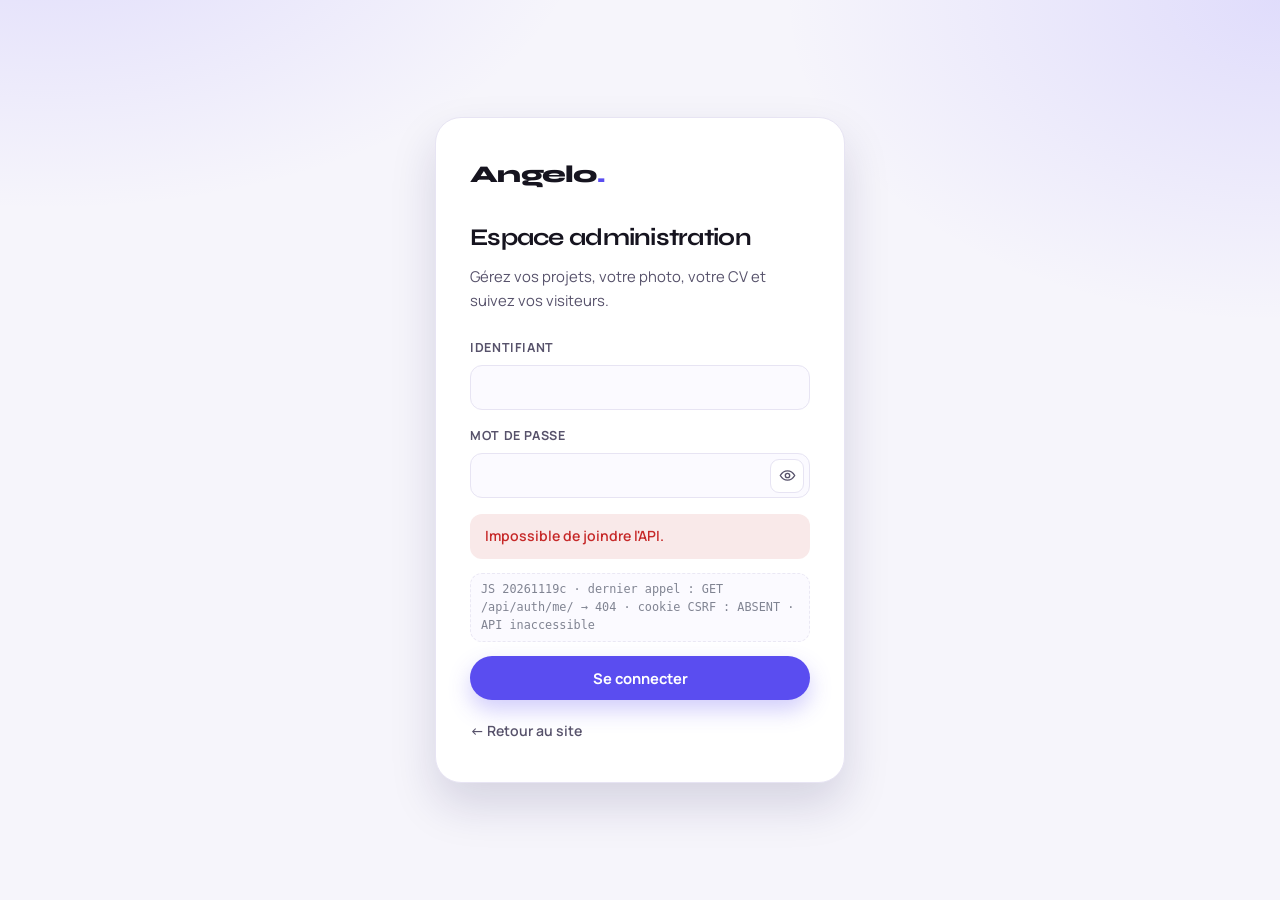
==== src/admin.html @ 834daae0 "feat(admin): destinataire des messages modifiable depuis le back-office - Nouveau champ Profile.cont" ====
<!DOCTYPE html>
<html lang="fr">
<head>
    <meta charset="UTF-8">
    <meta name="viewport" content="width=device-width, initial-scale=1.0">
    <meta name="robots" content="noindex, nofollow">
    <meta name="description" content="Espace d'administration du portfolio d'Angelo Randrianasolo : visiteurs, téléchargements de CV, projets et photo de profil.">
    <meta name="theme-color" content="#f6f5fb">

    <title>Espace administration | Angelo Randrianasolo</title>

    <link rel="icon" type="image/svg+xml" href="favicon.svg">

    <link rel="preconnect" href="https://fonts.googleapis.com">
    <link rel="preconnect" href="https://fonts.gstatic.com" crossorigin>
    <link href="https://fonts.googleapis.com/css2?family=Syne:wght@600;700;800&family=Manrope:wght@400;500;600;700;800&display=swap" rel="stylesheet">

    <link rel="stylesheet" href="css/admin.css?v=20261120g">

    <script>
        (function () {
            document.documentElement.classList.add("js");
            var theme = null;
            try { theme = localStorage.getItem("portfolio-theme"); } catch (e) {}
            if (!theme) {
                theme = window.matchMedia("(prefers-color-scheme: dark)").matches
                    ? "dark" : "light";
            }
            if (theme === "dark") {
                document.documentElement.classList.add("dark-theme");
            }
        })();
    </script>
</head>

<body>

<!-- =========================================================
     ÉCRAN DE CONNEXION
========================================================= -->
<div class="login-screen" id="login-screen">

    <div class="login-card">

        <a class="login-logo" href="index.html">Angelo<span>.</span></a>

        <h1>Espace administration</h1>
        <p class="login-sub">
            Gérez vos projets, votre photo, votre CV et suivez vos visiteurs.
        </p>

        <form id="login-form" novalidate>

            <label class="field">
                <span>Identifiant</span>
                <input type="text" id="login-username" name="username"
                       autocomplete="username" required>
            </label>

            <label class="field">
                <span>Mot de passe</span>
                <span class="pw-wrap">
                    <input type="password" id="login-password" name="password"
                           autocomplete="current-password" required>
                    <button type="button" class="pw-toggle" id="login-pw-toggle"
                            data-pw-toggle="login-password"
                            aria-label="Afficher le mot de passe"
                            aria-pressed="false" title="Afficher le mot de passe">
                        <svg class="ico-eye" viewBox="0 0 24 24" width="17"
                             height="17" fill="none" stroke="currentColor"
                             stroke-width="1.9" stroke-linecap="round"
                             stroke-linejoin="round" aria-hidden="true">
                            <path d="M1.8 12S5.6 5.5 12 5.5 22.2 12 22.2 12 18.4 18.5 12 18.5 1.8 12 1.8 12z"/>
                            <circle cx="12" cy="12" r="3.1"/>
                        </svg>
                        <svg class="ico-eye-off" viewBox="0 0 24 24" width="17"
                             height="17" fill="none" stroke="currentColor"
                             stroke-width="1.9" stroke-linecap="round"
                             stroke-linejoin="round" aria-hidden="true">
                            <path d="M3 3l18 18"/>
                            <path d="M10.7 6.2A10.9 10.9 0 0 1 12 6.1c6.4 0 10.2 5.9 10.2 5.9a18.3 18.3 0 0 1-3.5 4.2"/>
                            <path d="M6.6 7.7A18.4 18.4 0 0 0 1.8 12s3.8 5.9 10.2 5.9a10.6 10.6 0 0 0 3.5-.6"/>
                            <path d="M9.9 9.9a3.1 3.1 0 0 0 4.3 4.3"/>
                        </svg>
                    </button>
                </span>
            </label>

            <p class="form-error" id="login-error" role="alert" hidden></p>

            <!-- Diagnostic permanent : version du JS chargee, etat du dernier
                 appel API, lisibilite des cookies. Permet de voir au premier
                 coup d'oeil ou bloque une connexion. -->
            <p class="login-diag" id="login-diag" aria-live="polite"></p>

            <button type="submit" class="btn btn-primary btn-block"
                    id="login-submit">
                Se connecter
            </button>

        </form>

        <a class="login-back" href="index.html">← Retour au site</a>

    </div>

</div>


<!-- =========================================================
     APPLICATION
========================================================= -->
<div class="app" id="app" hidden>

    <header class="app-topbar">
        <a class="app-logo" href="index.html">Angelo<span>.</span></a>

        <span class="app-badge">Administration</span>

        <div class="app-topbar-right">
            <button id="theme-toggle" class="icon-btn" type="button"
                    aria-label="Basculer le thème">🌙</button>

            <a class="icon-btn" href="index.html" title="Voir le site"
               aria-label="Voir le site public">↗</a>

            <span class="app-user" id="app-user"></span>

            <button class="btn btn-ghost btn-sm" id="logout-btn" type="button">
                Se déconnecter
            </button>
        </div>
    </header>

    <div class="app-body">

        <!-- Onglets -->
        <nav class="app-tabs" role="tablist" aria-label="Sections">

            <button class="app-tab is-active" role="tab" type="button"
                    data-tab="overview" aria-selected="true">
                <span class="tab-ico" aria-hidden="true">▤</span>
                Vue d'ensemble
            </button>

            <button class="app-tab" role="tab" type="button"
                    data-tab="visitors" aria-selected="false">
                <span class="tab-ico" aria-hidden="true">◉</span>
                Visiteurs
                <span class="tab-count" id="count-visits"></span>
            </button>

            <button class="app-tab" role="tab" type="button"
                    data-tab="cv" aria-selected="false">
                <span class="tab-ico" aria-hidden="true">▣</span>
                CV
                <span class="tab-count" id="count-downloads"></span>
            </button>

            <button class="app-tab" role="tab" type="button"
                    data-tab="messages" aria-selected="false">
                <span class="tab-ico" aria-hidden="true">✉</span>
                Messages
                <span class="tab-count tab-count-alert"
                      id="count-messages" hidden></span>
            </button>

            <button class="app-tab" role="tab" type="button"
                    data-tab="photo" aria-selected="false">
                <span class="tab-ico" aria-hidden="true">◍</span>
                Photo de profil
            </button>

            <button class="app-tab" role="tab" type="button"
                    data-tab="projects" aria-selected="false">
                <span class="tab-ico" aria-hidden="true">▦</span>
                Projets
                <span class="tab-count" id="count-projects"></span>
            </button>

            <button class="app-tab" role="tab" type="button"
                    data-tab="account" aria-selected="false">
                <span class="tab-ico" aria-hidden="true">⚿</span>
                Compte
            </button>

        </nav>

        <main class="app-main">

            <!-- ===================== VUE D'ENSEMBLE ===================== -->
            <section class="panel is-active" id="panel-overview" role="tabpanel">

                <div class="panel-head">
                    <div>
                        <p class="panel-kicker">Statistiques</p>
                        <h2>Vue d'ensemble</h2>
                    </div>
                    <button class="btn btn-ghost btn-sm" id="refresh-overview"
                            type="button">Rafraîchir</button>
                </div>

                <div class="kpi-grid" id="kpi-grid">
                    <div class="kpi"><span class="kpi-value" data-kpi="visits">—</span>
                        <span class="kpi-label">Visites au total</span></div>
                    <div class="kpi"><span class="kpi-value" data-kpi="today">—</span>
                        <span class="kpi-label">Aujourd'hui</span></div>
                    <div class="kpi"><span class="kpi-value" data-kpi="week">—</span>
                        <span class="kpi-label">7 derniers jours</span></div>
                    <div class="kpi"><span class="kpi-value" data-kpi="month">—</span>
                        <span class="kpi-label">30 derniers jours</span></div>
                    <div class="kpi"><span class="kpi-value" data-kpi="downloads">—</span>
                        <span class="kpi-label">Téléchargements CV</span></div>
                    <div class="kpi"><span class="kpi-value" data-kpi="projects">—</span>
                        <span class="kpi-label">Projets publiés</span></div>
                </div>

                <div class="card">
                    <div class="card-head">
                        <h3>Visites sur 30 jours</h3>
                        <span class="card-hint" id="visits-total-hint"></span>
                    </div>
                    <div class="chart" id="chart-visits" role="img"
                         aria-label="Histogramme des visites par jour"></div>
                    <p class="chart-empty" id="chart-visits-empty" hidden>
                        Aucune visite enregistrée pour l'instant.
                    </p>
                </div>

                <div class="card">
                    <div class="card-head">
                        <h3>Téléchargements de CV sur 30 jours</h3>
                    </div>
                    <div class="chart" id="chart-downloads" role="img"
                         aria-label="Histogramme des téléchargements de CV par jour"></div>
                    <p class="chart-empty" id="chart-downloads-empty" hidden>
                        Aucun téléchargement pour l'instant.
                    </p>
                </div>

                <div class="card">
                    <div class="card-head"><h3>Pages les plus visitées</h3></div>
                    <ul class="top-list" id="top-pages"></ul>
                    <p class="chart-empty" id="top-pages-empty" hidden>
                        Pas encore de données.
                    </p>
                </div>

            </section>

            <!-- ===================== VISITEURS ===================== -->
            <section class="panel" id="panel-visitors" role="tabpanel" hidden>

                <div class="panel-head">
                    <div>
                        <p class="panel-kicker">Journal</p>
                        <h2>Visiteurs</h2>
                    </div>
                    <div class="panel-actions">
                        <label class="inline-field">
                            <span class="sr-only">Nombre de lignes</span>
                            <select id="visits-limit">
                                <option value="50">50 dernières</option>
                                <option value="100" selected>100 dernières</option>
                                <option value="250">250 dernières</option>
                            </select>
                        </label>
                        <button class="btn btn-ghost btn-sm" id="refresh-visits"
                                type="button">Rafraîchir</button>
                    </div>
                </div>

                <div class="card card-flush">
                    <div class="table-wrap">
                        <table class="table" id="visits-table">
                            <thead>
                                <tr>
                                    <th scope="col">Date</th>
                                    <th scope="col">Page</th>
                                    <th scope="col">IP</th>
                                    <th scope="col">Origine</th>
                                    <th scope="col">Navigateur</th>
                                </tr>
                            </thead>
                            <tbody></tbody>
                        </table>
                    </div>
                    <p class="table-empty" id="visits-empty" hidden>
                        Aucune visite enregistrée.
                    </p>
                </div>

            </section>

            <!-- ===================== CV ===================== -->
            <section class="panel" id="panel-cv" role="tabpanel" hidden>

                <div class="panel-head">
                    <div>
                        <p class="panel-kicker">Document</p>
                        <h2>Curriculum vitæ</h2>
                    </div>
                </div>

                <div class="grid-2">

                    <div class="card">
                        <div class="card-head"><h3>Fichier actuel</h3></div>

                        <div class="file-box" id="cv-current">
                            <p class="file-empty">Aucun CV téléversé.</p>
                        </div>

                        <form id="cv-form" class="stack-form">
                            <label class="field">
                                <span>Nouveau fichier (PDF, DOC, DOCX)</span>
                                <input type="file" id="cv-file" name="cv"
                                       accept=".pdf,.doc,.docx">
                            </label>
                            <p class="form-error" id="cv-error" role="alert" hidden></p>
                            <p class="form-ok" id="cv-ok" role="status" hidden></p>
                            <div class="btn-row">
                                <button type="submit" class="btn btn-primary btn-sm"
                                        id="cv-upload-btn" disabled>
                                    Téléverser
                                </button>
                                <button type="button" class="btn btn-danger btn-sm"
                                        id="cv-delete-btn" hidden>
                                    Supprimer le CV
                                </button>
                            </div>
                        </form>
                    </div>

                    <div class="card">
                        <div class="card-head">
                            <h3>Téléchargements</h3>
                            <span class="card-hint" id="cv-count">0</span>
                        </div>

                        <ul class="log-list" id="cv-log"></ul>
                        <p class="chart-empty" id="cv-log-empty" hidden>
                            Personne n'a encore téléchargé votre CV.
                        </p>
                    </div>

                </div>

            </section>

            <!-- ===================== PHOTO ===================== -->
            <section class="panel" id="panel-photo" role="tabpanel" hidden>

                <div class="panel-head">
                    <div>
                        <p class="panel-kicker">Identité</p>
                        <h2>Photo de profil</h2>
                    </div>
                </div>

                <div class="card card-narrow">

                    <div class="photo-preview" id="photo-preview">
                        <span class="photo-placeholder">AR</span>
                    </div>

                    <p class="hint" id="photo-hint">
                        Sans photo, vos initiales « AR » sont affichées dans la bannière d'accueil.
                        Formats acceptés : JPG, PNG, WEBP, GIF — 20 Mo maximum.
                    </p>

                    <form id="photo-form" class="stack-form">
                        <label class="field">
                            <span>Nouvelle photo</span>
                            <input type="file" id="photo-file" name="photo"
                                   accept="image/png,image/jpeg,image/webp,image/gif">
                        </label>
                        <p class="form-error" id="photo-error" role="alert" hidden></p>
                        <p class="form-ok" id="photo-ok" role="status" hidden></p>
                        <div class="btn-row">
                            <button type="submit" class="btn btn-primary btn-sm"
                                    id="photo-upload-btn" disabled>
                                Mettre à jour la photo
                            </button>
                            <button type="button" class="btn btn-danger btn-sm"
                                    id="photo-delete-btn" hidden>
                                Supprimer la photo
                            </button>
                        </div>
                    </form>

                </div>

            </section>

            <!-- ===================== PROJETS ===================== -->
            <section class="panel" id="panel-projects" role="tabpanel" hidden>

                <div class="panel-head">
                    <div>
                        <p class="panel-kicker">Contenu</p>
                        <h2>Projets</h2>
                    </div>
                    <button class="btn btn-primary btn-sm" id="new-project-btn"
                            type="button">+ Nouveau projet</button>
                </div>

                <div class="project-list" id="project-list">
                    <p class="table-empty">Chargement…</p>
                </div>

            </section>

            <!-- ===================== MESSAGES ===================== -->
            <section class="panel" id="panel-messages" role="tabpanel" hidden>

                <div class="panel-head">
                    <div>
                        <p class="panel-kicker">Boîte de réception</p>
                        <h2>Messages reçus</h2>
                        <p class="panel-note" id="mail-status" hidden></p>
                    </div>
                    <div class="panel-actions">
                        <label class="inline-field">
                            <span class="sr-only">Nombre de lignes</span>
                            <select id="messages-limit">
                                <option value="50">50 derniers</option>
                                <option value="100" selected>100 derniers</option>
                                <option value="250">250 derniers</option>
                            </select>
                        </label>
                        <button class="btn btn-ghost btn-sm" id="refresh-messages"
                                type="button">Rafraîchir</button>
                    </div>
                </div>

                <div class="card">
                    <div class="card-head">
                        <h3>Destinataire des messages</h3>
                        <span class="card-hint">Recevoir les nouveaux messages
                            dans votre boîte mail</span>
                    </div>

                    <form id="recipient-form" class="stack-form">

                        <label class="field">
                            <span>Adresse qui reçoit les messages</span>
                            <input type="email" id="recipient-input"
                                   placeholder="vous@exemple.com"
                                   autocomplete="email" maxlength="254">
                        </label>

                        <p class="form-error" id="recipient-error" role="alert" hidden></p>
                        <p class="form-ok" id="recipient-ok" role="status" hidden></p>

                        <div class="btn-row">
                            <button type="submit" class="btn btn-primary btn-sm"
                                    id="recipient-save">
                                Enregistrer
                            </button>
                            <button type="button" class="btn btn-ghost btn-sm"
                                    id="recipient-reset">
                                Revenir à l'adresse .env
                            </button>
                        </div>

                    </form>
                </div>

                <div class="message-list" id="message-list">
                    <p class="table-empty">Chargement…</p>
                </div>

                <p class="table-empty" id="messages-empty" hidden>
                    Aucun message pour l'instant.
                </p>

            </section>

            <!-- ===================== MON COMPTE ===================== -->
            <section class="panel" id="panel-account" role="tabpanel" hidden>

                <div class="panel-head">
                    <div>
                        <p class="panel-kicker">Sécurité</p>
                        <h2>Mon compte</h2>
                    </div>
                </div>

                <div class="grid-2">

                    <div class="card">
                        <div class="card-head">
                            <h3>Identifiant et mot de passe</h3>
                            <span class="card-hint" id="acc-current-name"></span>
                        </div>

                        <form id="account-form" class="stack-form">

                            <label class="field">
                                <span>Nouvel identifiant</span>
                                <input type="text" id="acc-username"
                                       autocomplete="username" maxlength="150">
                            </label>

                            <label class="field">
                                <span>Mot de passe actuel *</span>
                                <span class="pw-wrap">
                                    <input type="password" id="acc-current"
                                           autocomplete="current-password" required>
                                    <button type="button" class="pw-toggle"
                                            data-pw-toggle="acc-current"
                                            aria-label="Afficher le mot de passe"
                                            aria-pressed="false"
                                            title="Afficher le mot de passe">
                                        <svg class="ico-eye" viewBox="0 0 24 24" width="17"
                                             height="17" fill="none" stroke="currentColor"
                                             stroke-width="1.9" stroke-linecap="round"
                                             stroke-linejoin="round" aria-hidden="true">
                                            <path d="M1.8 12S5.6 5.5 12 5.5 22.2 12 22.2 12 18.4 18.5 12 18.5 1.8 12 1.8 12z"/>
                                            <circle cx="12" cy="12" r="3.1"/>
                                        </svg>
                                        <svg class="ico-eye-off" viewBox="0 0 24 24" width="17"
                                             height="17" fill="none" stroke="currentColor"
                                             stroke-width="1.9" stroke-linecap="round"
                                             stroke-linejoin="round" aria-hidden="true">
                                            <path d="M3 3l18 18"/>
                                            <path d="M10.7 6.2A10.9 10.9 0 0 1 12 6.1c6.4 0 10.2 5.9 10.2 5.9a18.3 18.3 0 0 1-3.5 4.2"/>
                                            <path d="M6.6 7.7A18.4 18.4 0 0 0 1.8 12s3.8 5.9 10.2 5.9a10.6 10.6 0 0 0 3.5-.6"/>
                                            <path d="M9.9 9.9a3.1 3.1 0 0 0 4.3 4.3"/>
                                        </svg>
                                    </button>
                                </span>
                            </label>

                            <label class="field">
                                <span>Nouveau mot de passe — 8 caractères minimum,
                                      laisser vide pour ne pas le changer</span>
                                <span class="pw-wrap">
                                    <input type="password" id="acc-new"
                                           autocomplete="new-password">
                                    <button type="button" class="pw-toggle"
                                            data-pw-toggle="acc-new"
                                            aria-label="Afficher le mot de passe"
                                            aria-pressed="false"
                                            title="Afficher le mot de passe">
                                        <svg class="ico-eye" viewBox="0 0 24 24" width="17"
                                             height="17" fill="none" stroke="currentColor"
                                             stroke-width="1.9" stroke-linecap="round"
                                             stroke-linejoin="round" aria-hidden="true">
                                            <path d="M1.8 12S5.6 5.5 12 5.5 22.2 12 22.2 12 18.4 18.5 12 18.5 1.8 12 1.8 12z"/>
                                            <circle cx="12" cy="12" r="3.1"/>
                                        </svg>
                                        <svg class="ico-eye-off" viewBox="0 0 24 24" width="17"
                                             height="17" fill="none" stroke="currentColor"
                                             stroke-width="1.9" stroke-linecap="round"
                                             stroke-linejoin="round" aria-hidden="true">
                                            <path d="M3 3l18 18"/>
                                            <path d="M10.7 6.2A10.9 10.9 0 0 1 12 6.1c6.4 0 10.2 5.9 10.2 5.9a18.3 18.3 0 0 1-3.5 4.2"/>
                                            <path d="M6.6 7.7A18.4 18.4 0 0 0 1.8 12s3.8 5.9 10.2 5.9a10.6 10.6 0 0 0 3.5-.6"/>
                                            <path d="M9.9 9.9a3.1 3.1 0 0 0 4.3 4.3"/>
                                        </svg>
                                    </button>
                                </span>
                            </label>

                            <p class="form-error" id="account-error" role="alert" hidden></p>
                            <p class="form-ok" id="account-ok" role="status" hidden></p>

                            <div class="btn-row">
                                <button type="submit" class="btn btn-primary btn-sm"
                                        id="account-save">
                                    Enregistrer
                                </button>
                            </div>

                        </form>
                    </div>

                    <div class="card">
                        <div class="card-head"><h3>Comment ça marche</h3></div>
                        <ul class="log-list">
                            <li>Le <strong>mot de passe actuel</strong> est toujours
                                demandé : une session ouverte ne suffit pas pour
                                modifier le compte.</li>
                            <li>Vous restez connecté après modification.</li>
                            <li>Un identifiant déjà pris par un autre compte est
                                refusé.</li>
                            <li>Le nouveau mot de passe doit être différent de
                                l'actuel et contenir au moins 8 caractères.</li>
                        </ul>
                        <p class="hint">
                            Ces identifiants servent uniquement à cet espace privé.
                            Ils ne sont jamais affichés sur le site public.
                        </p>
                    </div>

                </div>

            </section>

        </main>
    </div>
</div>


<!-- =========================================================
     FORMULAIRE PROJET (modale)
========================================================= -->
<div class="modal" id="project-modal" hidden>
    <div class="modal-backdrop" data-close></div>

    <div class="modal-panel" role="dialog" aria-modal="true"
         aria-labelledby="project-modal-title">

        <div class="modal-head">
            <h2 id="project-modal-title">Nouveau projet</h2>
            <button class="icon-btn" type="button" data-close
                    aria-label="Fermer">✕</button>
        </div>

        <form id="project-form" class="modal-body" novalidate>

            <input type="hidden" id="p-id">

            <div class="grid-2">
                <label class="field">
                    <span>Titre *</span>
                    <input type="text" id="p-title" required maxlength="200">
                </label>

                <label class="field">
                    <span>Catégorie</span>
                    <input type="text" id="p-category" maxlength="80"
                           placeholder="Web, Mobile, Full Stack…">
                </label>
            </div>

            <div class="grid-2">
                <label class="field">
                    <span>Icône (emoji)</span>
                    <input type="text" id="p-icon" maxlength="12" placeholder="🚀">
                </label>

                <label class="field">
                    <span>Ordre d'affichage</span>
                    <input type="number" id="p-order" value="0" step="1">
                </label>
            </div>

            <label class="field">
                <span>Accroche — français</span>
                <input type="text" id="p-summary" maxlength="255">
            </label>

            <label class="field">
                <span>Accroche — anglais</span>
                <input type="text" id="p-summary-en" maxlength="255">
            </label>

            <label class="field">
                <span>Description — français</span>
                <textarea id="p-description" rows="4"></textarea>
            </label>

            <label class="field">
                <span>Description — anglais</span>
                <textarea id="p-description-en" rows="4"></textarea>
            </label>

            <label class="field">
                <span>Technologies (séparées par des virgules)</span>
                <input type="text" id="p-technologies"
                       placeholder="Django, PostgreSQL, Docker">
            </label>

            <div class="grid-2">
                <label class="field">
                    <span>Lien du projet</span>
                    <input type="url" id="p-website" placeholder="https://…">
                </label>

                <label class="field">
                    <span>Dépôt GitHub</span>
                    <input type="url" id="p-repo" placeholder="https://github.com/…">
                </label>
            </div>

            <div class="grid-2">
                <label class="field">
                    <span>Visuel (JPG, PNG, WEBP, GIF)</span>
                    <input type="file" id="p-image" accept="image/*">
                </label>

                <label class="field">
                    <span>Maquette (image)</span>
                    <input type="file" id="p-mockup" accept="image/*">
                </label>
            </div>

            <div class="thumb-row" id="p-thumbs" hidden></div>

            <div class="check-row">
                <label class="check">
                    <input type="checkbox" id="p-published" checked>
                    <span>Publié sur le site</span>
                </label>

                <label class="check">
                    <input type="checkbox" id="p-featured">
                    <span>Mettre en vedette</span>
                </label>
            </div>

            <p class="form-error" id="project-error" role="alert" hidden></p>
            <p class="form-ok" id="project-ok" role="status" hidden></p>

            <div class="modal-foot">
                <button type="button" class="btn btn-ghost btn-sm" data-close>
                    Annuler
                </button>
                <button type="submit" class="btn btn-primary btn-sm"
                        id="project-save-btn">
                    Enregistrer
                </button>
            </div>

        </form>

    </div>
</div>

<!-- Bandeau de notifications -->
<div class="toast" id="toast" role="status" aria-live="polite" hidden></div>

<script src="js/admin.js?v=20261120g"></script>
</body>
</html>
---- src/css/admin.css ----
/* =========================================================
   ESPACE ADMINISTRATION — Angelo Portfolio
   Même identité que le site public (violet, Syne + Manrope),
   rythme plus dense, pensé pour le travail répété.
   ========================================================= */

:root {
    --brand: #6d5cff;
    --brand-fill: #5a4df0;
    --brand-fill-hover: #4a3fe0;
    --brand-text: #5a4df0;
    --brand-soft: rgba(109, 92, 255, 0.12);
    --glow: rgba(109, 92, 255, 0.16);

    --bg: #f6f5fb;
    --surface: #ffffff;
    --surface-2: #fbfaff;
    --text: #16141f;
    --text-2: #57526b;
    --muted: #7c7691;
    --border: #e7e4f3;

    --danger: #c62828;
    --danger-soft: rgba(198, 40, 40, 0.1);
    --success: #16813f;
    --success-soft: rgba(22, 129, 63, 0.12);
    --warning: #a16207;
    --warning-soft: rgba(161, 98, 7, 0.12);

    --shadow: 0 12px 30px rgba(30, 22, 80, 0.08);
    --shadow-lift: 0 22px 46px rgba(30, 22, 80, 0.15);

    --font-display: "Syne", "Trebuchet MS", sans-serif;
    --font-body: "Manrope", "Trebuchet MS", sans-serif;

    --radius: 18px;
    --radius-sm: 12px;
}

html.dark-theme {
    --brand-text: #9d94ff;
    --brand-soft: rgba(157, 148, 255, 0.16);
    --glow: rgba(125, 110, 255, 0.22);

    --bg: #121019;
    --surface: #1b1926;
    --surface-2: #221f31;
    --text: #f4f3fa;
    --text-2: #a5a0bd;
    --muted: #8b85a6;
    --border: #2e2a41;

    --danger: #ff8a80;
    --danger-soft: rgba(255, 138, 128, 0.14);
    --success: #6ee7a8;
    --success-soft: rgba(110, 231, 168, 0.14);
    --warning: #fbbf24;
    --warning-soft: rgba(251, 191, 36, 0.14);

    --shadow: 0 12px 30px rgba(0, 0, 0, 0.42);
    --shadow-lift: 0 22px 46px rgba(0, 0, 0, 0.55);
}

* {
    margin: 0;
    padding: 0;
    box-sizing: border-box;
}

html {
    -webkit-text-size-adjust: 100%;
}

body {
    font-family: var(--font-body);
    color: var(--text);
    background:
        radial-gradient(900px 500px at 4% -10%, var(--glow), transparent 60%),
        radial-gradient(800px 520px at 100% 0%, var(--glow), transparent 62%),
        var(--bg);
    line-height: 1.6;
    min-height: 100vh;
}

h1, h2, h3, .app-logo, .login-logo, .kpi-value {
    font-family: var(--font-display);
}

a { color: inherit; text-decoration: none; }
ul { list-style: none; }
button { font-family: inherit; cursor: pointer; }
input, select, textarea { font-family: inherit; font-size: 0.95rem; }

:focus-visible {
    outline: 3px solid var(--brand-text);
    outline-offset: 2px;
    border-radius: 6px;
}

.sr-only {
    position: absolute;
    width: 1px; height: 1px;
    overflow: hidden;
    clip: rect(0 0 0 0);
    white-space: nowrap;
}

/* ===================== BOUTONS ===================== */

.btn {
    display: inline-flex;
    align-items: center;
    justify-content: center;
    gap: 8px;
    padding: 11px 20px;
    border: 1.5px solid transparent;
    border-radius: 100px;
    font-weight: 700;
    font-size: 0.92rem;
    transition: 0.25s;
    background: none;
    color: var(--text);
}

.btn-sm { padding: 9px 16px; font-size: 0.86rem; }
.btn-block { width: 100%; }

.btn-primary {
    background: var(--brand-fill);
    color: #ffffff;
    box-shadow: 0 10px 22px rgba(90, 77, 240, 0.28);
}

.btn-primary:hover {
    background: var(--brand-fill-hover);
    transform: translateY(-2px);
}

.btn-primary:disabled {
    opacity: 0.5;
    cursor: not-allowed;
    transform: none;
    box-shadow: none;
}

.btn-ghost {
    border-color: var(--border);
    background: var(--surface);
    color: var(--text-2);
}

.btn-ghost:hover {
    border-color: var(--brand-text);
    color: var(--brand-text);
}

.btn-danger {
    background: var(--danger-soft);
    color: var(--danger);
    border-color: transparent;
}

.btn-danger:hover {
    filter: brightness(0.95);
    transform: translateY(-2px);
}

.icon-btn {
    display: inline-flex;
    align-items: center;
    justify-content: center;
    width: 38px;
    height: 38px;
    border: 1px solid var(--border);
    border-radius: 11px;
    background: var(--surface);
    color: var(--text);
    font-size: 15px;
    transition: 0.25s;
}

.icon-btn:hover {
    border-color: var(--brand-text);
    color: var(--brand-text);
}

/* ===================== CONNEXION ===================== */

.login-screen {
    min-height: 100vh;
    display: flex;
    align-items: center;
    justify-content: center;
    padding: 30px 20px;
}

/* INDISPENSABLE : un attribut `hidden` n'est rendu invisible que par la
   feuille de style de l'agent utilisateur ([hidden] { display: none }).
   Un `display: flex` declare plus haut dans ce fichier l'ECRASE, car les
   styles auteur gagnent sur ceux de l'agent. Sans ces deux regles,
   loginScreen.hidden = true reste invisible pour le navigateur : la
   connexion reussit, le toast s'affiche, mais l'ecran de connexion
   ne disparait jamais. Specificite (0,2,0) > (0,1,0). */
.login-screen[hidden] { display: none; }
.app[hidden] { display: none; }

.login-card {
    width: 100%;
    max-width: 410px;
    background: var(--surface);
    border: 1px solid var(--border);
    border-radius: 26px;
    padding: 38px 34px;
    box-shadow: var(--shadow-lift);
}

.login-logo {
    display: inline-block;
    font-size: 24px;
    font-weight: 800;
    letter-spacing: -0.03em;
    margin-bottom: 24px;
}

.login-logo span { color: var(--brand-text); }

.login-card h1 {
    font-size: 1.5rem;
    font-weight: 700;
    letter-spacing: -0.03em;
    margin-bottom: 8px;
}

.login-sub {
    color: var(--text-2);
    font-size: 0.93rem;
    margin-bottom: 26px;
}

.login-back {
    display: inline-block;
    margin-top: 20px;
    color: var(--text-2);
    font-size: 0.88rem;
    font-weight: 600;
    transition: color 0.2s;
}

.login-back:hover { color: var(--brand-text); }

/* ===================== FORMULAIRES ===================== */

.field {
    display: flex;
    flex-direction: column;
    gap: 7px;
    margin-bottom: 16px;
}

.field > span {
    font-size: 12.5px;
    font-weight: 700;
    letter-spacing: 0.05em;
    text-transform: uppercase;
    color: var(--text-2);
}

.field input,
.field textarea,
.field select,
.inline-field select {
    width: 100%;
    padding: 11px 14px;
    border: 1.5px solid var(--border);
    border-radius: var(--radius-sm);
    background: var(--surface-2);
    color: var(--text);
    transition: border-color 0.2s, background 0.2s;
}

.field textarea { resize: vertical; min-height: 90px; line-height: 1.6; }

.field input:focus,
.field textarea:focus,
.field select:focus {
    outline: none;
    border-color: var(--brand-text);
    background: var(--surface);
}

.field input[type="file"] {
    padding: 9px;
    background: var(--surface-2);
    font-size: 0.88rem;
}

/* --- Champ mot de passe avec bouton afficher / masquer ---------------
   .pw-wrap est un enfant direct de .field, donc .field > span lui
   appliquerait le style du libelle (majuscules, gras, petit). On le
   remet a zotre par une specificite superieure (0,2,1) > (0,1,1). */
.field > span.pw-wrap {
    display: flex;
    align-items: center;
    position: relative;
    font-size: inherit;
    font-weight: inherit;
    letter-spacing: normal;
    text-transform: none;
    color: inherit;
}

.field > span.pw-wrap input {
    flex: 1;
    min-width: 0;
    padding-right: 44px;
}

/* Bouton afficher / masquer le mot de passe.
   Le glyphe emoji 👁 donnait un signe flou selon la police systeme : on
   utilise deux SVG (oeil ouvert / oeil barre) pilotés par aria-pressed,
   et la pastille garde une bordure permanente pour rester repérable. */
.pw-toggle {
    position: absolute;
    right: 6px;
    top: 50%;
    transform: translateY(-50%);
    width: 34px;
    height: 34px;
    display: inline-grid;
    place-items: center;
    border: 1.5px solid var(--border);
    background: var(--surface);
    color: var(--text-2);
    border-radius: 9px;
    cursor: pointer;
    transition: background 0.15s, color 0.15s, border-color 0.15s;
}

.pw-toggle:hover {
    background: var(--brand-fill);
    border-color: var(--brand-fill);
    color: #fff;
}

.pw-toggle:focus-visible {
    outline: 2px solid var(--brand-text);
    outline-offset: 2px;
}

.pw-toggle[aria-pressed="true"] {
    background: var(--brand-fill);
    border-color: var(--brand-fill);
    color: #fff;
}

.pw-toggle svg {
    display: block;
    pointer-events: none;
}

/* Specificite (0,2,0) : doit battre `.pw-toggle svg` (0,1,1), sinon
   l'icone barre reste visible en meme temps que l'icone oeil. */
.pw-toggle .ico-eye-off { display: none; }

.pw-toggle[aria-pressed="true"] .ico-eye { display: none; }

.pw-toggle[aria-pressed="true"] .ico-eye-off { display: block; }

.stack-form { margin-top: 18px; }

.form-error {
    background: var(--danger-soft);
    color: var(--danger);
    padding: 11px 15px;
    border-radius: var(--radius-sm);
    font-size: 0.88rem;
    font-weight: 600;
    margin-bottom: 14px;
}

.form-ok {
    background: var(--success-soft);
    color: var(--success);
    padding: 11px 15px;
    border-radius: var(--radius-sm);
    font-size: 0.88rem;
    font-weight: 600;
    margin-bottom: 14px;
}

/* Diagnostic de connexion : discret mais toujours visible, il indique
   la version du JS, le dernier statut HTTP et l'etat du cookie CSRF. */
.login-diag {
    font-size: 0.74rem;
    line-height: 1.5;
    font-family: ui-monospace, SFMono-Regular, Menlo, Consolas, monospace;
    color: var(--text-muted, #6b6f80);
    opacity: 0.85;
    background: var(--surface-2, rgba(0, 0, 0, 0.04));
    border: 1px dashed var(--border, rgba(0, 0, 0, 0.12));
    border-radius: var(--radius-sm);
    padding: 7px 10px;
    margin-bottom: 14px;
    word-break: break-word;
}

.login-diag:empty { display: none; }

.btn-row {
    display: flex;
    flex-wrap: wrap;
    gap: 10px;
}

.check-row {
    display: flex;
    flex-wrap: wrap;
    gap: 22px;
    padding: 16px 0 4px;
}

.check {
    display: inline-flex;
    align-items: center;
    gap: 9px;
    font-size: 0.92rem;
    font-weight: 600;
    color: var(--text-2);
    cursor: pointer;
}

.check input {
    width: 17px;
    height: 17px;
    accent-color: var(--brand-fill);
    cursor: pointer;
}

/* ===================== STRUCTURE ===================== */

.app { min-height: 100vh; display: flex; flex-direction: column; }

.app-topbar {
    position: sticky;
    top: 0;
    z-index: 40;
    display: flex;
    align-items: center;
    gap: 16px;
    padding: 13px 24px;
    background: color-mix(in srgb, var(--bg) 84%, transparent);
    backdrop-filter: blur(16px) saturate(180%);
    -webkit-backdrop-filter: blur(16px) saturate(180%);
    border-bottom: 1px solid var(--border);
}

.app-logo {
    font-size: 21px;
    font-weight: 800;
    letter-spacing: -0.03em;
}

.app-logo span { color: var(--brand-text); }

.app-badge {
    background: var(--brand-soft);
    color: var(--brand-text);
    font-size: 11.5px;
    font-weight: 800;
    letter-spacing: 0.1em;
    text-transform: uppercase;
    padding: 5px 12px;
    border-radius: 100px;
}

.app-topbar-right {
    margin-left: auto;
    display: flex;
    align-items: center;
    gap: 10px;
}

.app-user {
    font-size: 0.88rem;
    font-weight: 700;
    color: var(--text-2);
}

.app-body {
    flex: 1;
    display: grid;
    grid-template-columns: 250px minmax(0, 1fr);
    align-items: start;
}

/* ===================== ONGLETS ===================== */

.app-tabs {
    position: sticky;
    top: 65px;
    display: flex;
    flex-direction: column;
    gap: 5px;
    padding: 24px 16px;
    border-right: 1px solid var(--border);
    min-height: calc(100vh - 65px);
}

.app-tab {
    display: flex;
    align-items: center;
    gap: 12px;
    padding: 12px 15px;
    border: none;
    border-radius: var(--radius-sm);
    background: transparent;
    color: var(--text-2);
    font-size: 0.93rem;
    font-weight: 600;
    text-align: left;
    transition: 0.2s;
}

.app-tab:hover {
    background: var(--brand-soft);
    color: var(--brand-text);
}

.app-tab.is-active {
    background: var(--brand-fill);
    color: #ffffff;
    font-weight: 700;
    box-shadow: 0 8px 20px rgba(90, 77, 240, 0.28);
}

.tab-ico {
    font-size: 14px;
    opacity: 0.85;
    width: 16px;
    text-align: center;
}

.tab-count {
    margin-left: auto;
    background: var(--surface-2);
    border: 1px solid var(--border);
    color: var(--text-2);
    font-size: 11.5px;
    font-weight: 800;
    padding: 1px 8px;
    border-radius: 100px;
    min-width: 24px;
    text-align: center;
}

.app-tab.is-active .tab-count {
    background: rgba(255, 255, 255, 0.24);
    border-color: transparent;
    color: #ffffff;
}

/* Message non lu : pastille d'alerte */
.tab-count-alert {
    background: var(--danger);
    border-color: transparent;
    color: #ffffff;
}

.app-tab.is-active .tab-count-alert {
    background: rgba(255, 255, 255, 0.95);
    border-color: transparent;
    color: var(--danger);
}

.tab-count[hidden] { display: none; }

.tab-count:empty { display: none; }

/* Note sous un titre de panneau */
.panel-note {
    margin-top: 7px;
    font-size: 0.85rem;
    font-weight: 600;
    line-height: 1.5;
    padding: 8px 13px;
    border-radius: 10px;
    max-width: 62ch;
}

.panel-note.is-ok {
    background: var(--success-soft);
    color: var(--success);
}

.panel-note.is-warn {
    background: var(--warning-soft);
    color: var(--warning);
}

/* ===================== PANNEAUX ===================== */

.app-main { padding: 30px 32px 60px; min-width: 0; }

.panel[hidden] { display: none; }

.panel-head {
    display: flex;
    align-items: flex-end;
    justify-content: space-between;
    gap: 18px;
    flex-wrap: wrap;
    margin-bottom: 26px;
}

.panel-kicker {
    font-size: 11.5px;
    font-weight: 800;
    letter-spacing: 0.16em;
    text-transform: uppercase;
    color: var(--brand-text);
    margin-bottom: 5px;
}

.panel-head h2 {
    font-size: clamp(24px, 3vw, 32px);
    font-weight: 700;
    letter-spacing: -0.03em;
    line-height: 1.1;
}

.panel-actions {
    display: flex;
    align-items: center;
    gap: 10px;
}

.inline-field select {
    width: auto;
    padding: 9px 12px;
    font-size: 0.88rem;
    font-weight: 600;
}

/* ===================== KPI ===================== */

.kpi-grid {
    display: grid;
    grid-template-columns: repeat(auto-fit, minmax(165px, 1fr));
    gap: 16px;
    margin-bottom: 22px;
}

.kpi {
    background: var(--surface);
    border: 1px solid var(--border);
    border-radius: var(--radius);
    padding: 20px 22px;
    box-shadow: var(--shadow);
    display: flex;
    flex-direction: column;
    gap: 5px;
    transition: border-color 0.25s, transform 0.25s;
}

.kpi:hover {
    border-color: var(--brand-text);
    transform: translateY(-3px);
}

.kpi-value {
    font-size: 34px;
    font-weight: 800;
    letter-spacing: -0.04em;
    line-height: 1;
    color: var(--brand-text);
}

.kpi-label {
    font-size: 12.5px;
    font-weight: 600;
    color: var(--text-2);
    letter-spacing: 0.02em;
}

/* ===================== CARTES ===================== */

.card {
    background: var(--surface);
    border: 1px solid var(--border);
    border-radius: var(--radius);
    padding: 24px;
    box-shadow: var(--shadow);
    margin-bottom: 20px;
}

.card-narrow { max-width: 560px; }
.card-flush { padding: 0; overflow: hidden; }

.card-head {
    display: flex;
    align-items: center;
    justify-content: space-between;
    gap: 14px;
    margin-bottom: 20px;
}

.card-head h3 {
    font-size: 1.02rem;
    font-weight: 700;
    letter-spacing: -0.02em;
}

.card-hint {
    font-size: 12.5px;
    font-weight: 700;
    color: var(--text-2);
    background: var(--surface-2);
    border: 1px solid var(--border);
    padding: 3px 11px;
    border-radius: 100px;
}

.grid-2 {
    display: grid;
    grid-template-columns: repeat(auto-fit, minmax(230px, 1fr));
    gap: 0 18px;
}

/* ===================== GRAPHIQUES ===================== */

.chart {
    display: flex;
    align-items: flex-end;
    gap: 4px;
    height: 170px;
    padding-top: 8px;
    border-bottom: 1px solid var(--border);
}

.chart-bar {
    flex: 1;
    min-width: 5px;
    border-radius: 5px 5px 0 0;
    background: linear-gradient(180deg, var(--brand), var(--brand-fill));
    min-height: 4px;
    transition: filter 0.2s, transform 0.2s;
    transform-origin: bottom;
}

.chart-bar:hover {
    filter: brightness(1.15);
    transform: scaleY(1.03);
}

.chart-bar.is-zero {
    background: var(--border);
    min-height: 3px;
}

.chart-empty,
.table-empty {
    color: var(--text-2);
    text-align: center;
    padding: 26px 16px;
    font-size: 0.93rem;
    background: var(--surface-2);
    border: 1px dashed var(--border);
    border-radius: var(--radius-sm);
    margin-top: 6px;
}

.card-flush .table-empty { margin: 20px; }

/* ===================== LISTES ===================== */

.top-list { display: flex; flex-direction: column; gap: 10px; }

.top-list li {
    display: flex;
    align-items: center;
    gap: 14px;
    font-size: 0.92rem;
}

.top-list .bar {
    flex: 1;
    height: 8px;
    background: var(--surface-2);
    border-radius: 100px;
    overflow: hidden;
}

.top-list .bar i {
    display: block;
    height: 100%;
    background: linear-gradient(90deg, var(--brand-fill), var(--brand));
    border-radius: 100px;
}

.top-list .label {
    font-family: ui-monospace, "SF Mono", Menlo, monospace;
    color: var(--text);
    font-weight: 600;
    min-width: 130px;
    word-break: break-all;
}

.top-list .value {
    font-weight: 800;
    color: var(--brand-text);
    min-width: 34px;
    text-align: right;
}

.log-list { display: flex; flex-direction: column; gap: 2px; }

.log-list li {
    display: flex;
    align-items: center;
    justify-content: space-between;
    gap: 14px;
    padding: 11px 4px;
    border-bottom: 1px solid var(--border);
    font-size: 0.9rem;
}

.log-list li:last-child { border-bottom: none; }

.log-list .log-when { color: var(--text-2); font-weight: 600; }
.log-list .log-what { color: var(--text); font-weight: 600; word-break: break-all; }

/* ===================== TABLEAU ===================== */

.table-wrap { overflow-x: auto; }

.table {
    width: 100%;
    border-collapse: collapse;
    font-size: 0.89rem;
}

.table th {
    text-align: left;
    padding: 13px 18px;
    background: var(--surface-2);
    border-bottom: 1px solid var(--border);
    font-size: 11.5px;
    font-weight: 800;
    letter-spacing: 0.09em;
    text-transform: uppercase;
    color: var(--text-2);
    white-space: nowrap;
}

.table td {
    padding: 12px 18px;
    border-bottom: 1px solid var(--border);
    color: var(--text-2);
    vertical-align: top;
}

.table tbody tr:last-child td { border-bottom: none; }
.table tbody tr:hover { background: var(--surface-2); }

.table td.primary {
    color: var(--text);
    font-weight: 700;
    white-space: nowrap;
}

.table td code {
    font-family: ui-monospace, "SF Mono", Menlo, monospace;
    font-size: 0.84rem;
    background: var(--surface-2);
    border: 1px solid var(--border);
    padding: 1px 7px;
    border-radius: 6px;
}

.table .ua {
    display: block;
    max-width: 260px;
    overflow: hidden;
    text-overflow: ellipsis;
    white-space: nowrap;
    color: var(--muted);
    font-size: 0.83rem;
}

.pill {
    display: inline-block;
    font-size: 11px;
    font-weight: 800;
    letter-spacing: 0.05em;
    text-transform: uppercase;
    padding: 3px 9px;
    border-radius: 100px;
    background: var(--brand-soft);
    color: var(--brand-text);
}

.pill--muted { background: var(--surface-2); border: 1px solid var(--border); color: var(--text-2); }
.pill--ok { background: var(--success-soft); color: var(--success); }
.pill--off { background: var(--surface-2); border: 1px solid var(--border); color: var(--muted); }
.pill--brand { background: var(--brand-soft); color: var(--brand-text); }
.pill--warn { background: var(--warning-soft); color: var(--warning); }

/* ===================== CV / PHOTO ===================== */

.file-box {
    background: var(--surface-2);
    border: 1.5px dashed var(--border);
    border-radius: var(--radius-sm);
    padding: 22px;
    text-align: center;
}

.file-box .file-name {
    font-family: var(--font-display);
    font-weight: 700;
    font-size: 1rem;
    color: var(--text);
    word-break: break-all;
}

.file-box .file-meta {
    font-size: 0.85rem;
    color: var(--text-2);
    margin-top: 5px;
}

.file-box .file-empty { color: var(--muted); font-size: 0.92rem; }

.file-box a {
    color: var(--brand-text);
    font-weight: 700;
    text-decoration: underline;
    text-underline-offset: 3px;
}

.photo-preview {
    width: 168px;
    height: 168px;
    border-radius: 44% 56% 52% 48% / 54% 46% 54% 46%;
    background: linear-gradient(145deg, #4438d8, #6d5cff);
    display: flex;
    align-items: center;
    justify-content: center;
    overflow: hidden;
    box-shadow: 0 20px 44px rgba(68, 56, 216, 0.32);
    margin-bottom: 20px;
}

.photo-preview img {
    width: 100%;
    height: 100%;
    object-fit: cover;
}

.photo-placeholder {
    font-family: var(--font-display);
    font-size: 56px;
    font-weight: 800;
    color: #ffffff;
    letter-spacing: -0.05em;
}

.hint {
    font-size: 0.88rem;
    color: var(--text-2);
    line-height: 1.7;
    margin-bottom: 4px;
}

/* ===================== LISTE PROJETS ===================== */

.project-list { display: flex; flex-direction: column; gap: 14px; }

.project-row {
    display: grid;
    grid-template-columns: 96px minmax(0, 1fr) auto;
    gap: 20px;
    align-items: center;
    background: var(--surface);
    border: 1px solid var(--border);
    border-radius: var(--radius);
    padding: 16px 20px;
    box-shadow: var(--shadow);
    transition: border-color 0.25s, transform 0.25s;
}

.project-row:hover {
    border-color: var(--brand-text);
    transform: translateY(-2px);
}

.project-thumb {
    width: 96px;
    height: 66px;
    border-radius: 11px;
    overflow: hidden;
    background: linear-gradient(135deg, #4438d8, #8b7cff);
    display: flex;
    align-items: center;
    justify-content: center;
    font-size: 26px;
    flex-shrink: 0;
}

.project-thumb img { width: 100%; height: 100%; object-fit: cover; }

.project-info { min-width: 0; }

.project-title {
    font-family: var(--font-display);
    font-size: 1.04rem;
    font-weight: 700;
    letter-spacing: -0.02em;
    margin-bottom: 5px;
    display: flex;
    align-items: center;
    gap: 10px;
    flex-wrap: wrap;
}

.project-meta {
    font-size: 0.87rem;
    color: var(--text-2);
    margin-bottom: 9px;
}

.project-tags {
    display: flex;
    flex-wrap: wrap;
    gap: 6px;
}

.project-tags span {
    font-size: 11.5px;
    font-weight: 700;
    background: var(--brand-soft);
    color: var(--brand-text);
    padding: 3px 10px;
    border-radius: 100px;
}

.project-actions {
    display: flex;
    gap: 8px;
    flex-wrap: wrap;
    justify-content: flex-end;
}

/* ===================== MESSAGES ===================== */

.message-list {
    display: flex;
    flex-direction: column;
    gap: 14px;
}

.message-card {
    background: var(--surface);
    border: 1px solid var(--border);
    border-left: 4px solid transparent;
    border-radius: var(--radius);
    padding: 18px 22px;
    box-shadow: var(--shadow);
    transition: border-color 0.25s, transform 0.25s;
}

.message-card:hover {
    border-color: var(--brand-text);
    transform: translateY(-2px);
}

/* Non lu : liseré violet + fond légèrement teinté */
.message-card.is-unread {
    border-left-color: var(--brand-text);
    background: linear-gradient(
        0deg,
        var(--brand-soft),
        var(--brand-soft)
    ), var(--surface);
}

.message-head {
    display: flex;
    align-items: flex-start;
    justify-content: space-between;
    gap: 16px;
    flex-wrap: wrap;
}

.message-who {
    display: flex;
    align-items: center;
    gap: 13px;
    min-width: 0;
}

.message-avatar {
    width: 44px;
    height: 44px;
    min-width: 44px;
    border-radius: 14px;
    background: var(--brand-soft);
    color: var(--brand-text);
    font-family: var(--font-display);
    font-weight: 800;
    font-size: 1.1rem;
    display: flex;
    align-items: center;
    justify-content: center;
}

.message-name {
    font-weight: 800;
    font-size: 0.98rem;
    color: var(--text);
}

.message-mail {
    display: block;
    font-size: 0.85rem;
    color: var(--muted);
    text-decoration: none;
    overflow: hidden;
    text-overflow: ellipsis;
    max-width: 46ch;
}

.message-mail:hover { color: var(--brand-text); text-decoration: underline; }

.message-meta {
    display: flex;
    align-items: center;
    gap: 8px;
    flex-wrap: wrap;
    justify-content: flex-end;
}

.message-meta time {
    font-size: 0.83rem;
    font-weight: 600;
    color: var(--muted);
    white-space: nowrap;
}

.message-subject {
    margin-top: 14px;
    font-family: var(--font-display);
    font-weight: 700;
    font-size: 0.97rem;
    letter-spacing: -0.01em;
    color: var(--text);
}

.message-body {
    margin-top: 9px;
    font-size: 0.94rem;
    line-height: 1.65;
    color: var(--text-2);
    white-space: pre-wrap;
    overflow-wrap: anywhere;
}

.message-actions {
    display: flex;
    gap: 8px;
    flex-wrap: wrap;
    margin-top: 16px;
    padding-top: 14px;
    border-top: 1px solid var(--border);
}

/* ===================== MODALE ===================== */

.modal {
    position: fixed;
    inset: 0;
    z-index: 100;
    display: flex;
    align-items: center;
    justify-content: center;
    padding: 24px;
}

.modal[hidden] { display: none; }

.modal-backdrop {
    position: absolute;
    inset: 0;
    background: rgba(12, 10, 19, 0.62);
    backdrop-filter: blur(5px);
    -webkit-backdrop-filter: blur(5px);
}

.modal-panel {
    position: relative;
    width: 100%;
    max-width: 760px;
    max-height: calc(100vh - 48px);
    display: flex;
    flex-direction: column;
    background: var(--surface);
    border: 1px solid var(--border);
    border-radius: 22px;
    box-shadow: var(--shadow-lift);
    animation: modal-in 0.28s cubic-bezier(0.22, 1, 0.36, 1);
}

@keyframes modal-in {
    from { opacity: 0; transform: translateY(18px) scale(0.985); }
    to { opacity: 1; transform: none; }
}

.modal-head {
    display: flex;
    align-items: center;
    justify-content: space-between;
    gap: 16px;
    padding: 22px 26px;
    border-bottom: 1px solid var(--border);
}

.modal-head h2 {
    font-size: 1.22rem;
    font-weight: 700;
    letter-spacing: -0.03em;
}

.modal-body {
    padding: 24px 26px;
    overflow-y: auto;
}

.modal-foot {
    display: flex;
    justify-content: flex-end;
    gap: 10px;
    padding-top: 18px;
    margin-top: 6px;
    border-top: 1px solid var(--border);
}

.thumb-row {
    display: flex;
    gap: 14px;
    margin-bottom: 6px;
}

.thumb-item {
    display: flex;
    flex-direction: column;
    gap: 6px;
    font-size: 12px;
    font-weight: 700;
    color: var(--text-2);
    text-transform: uppercase;
    letter-spacing: 0.06em;
}

.thumb-item img {
    width: 110px;
    height: 74px;
    object-fit: cover;
    border-radius: 10px;
    border: 1px solid var(--border);
}

/* ===================== NOTIFICATIONS ===================== */

.toast {
    position: fixed;
    left: 50%;
    bottom: 30px;
    transform: translateX(-50%);
    z-index: 200;
    background: var(--text);
    color: var(--bg);
    padding: 13px 24px;
    border-radius: 100px;
    font-size: 0.92rem;
    font-weight: 700;
    box-shadow: var(--shadow-lift);
    animation: toast-in 0.3s cubic-bezier(0.22, 1, 0.36, 1);
    max-width: calc(100vw - 40px);
    text-align: center;
}

.toast[hidden] { display: none; }
.toast.is-error { background: var(--danger); color: #ffffff; }
.toast.is-ok { background: var(--success); color: #ffffff; }

@keyframes toast-in {
    from { opacity: 0; transform: translate(-50%, 16px); }
    to { opacity: 1; transform: translate(-50%, 0); }
}

/* ===================== RESPONSIVE ===================== */

@media (max-width: 960px) {
    .app-body { grid-template-columns: 1fr; }

    .app-tabs {
        position: sticky;
        top: 63px;
        flex-direction: row;
        overflow-x: auto;
        min-height: 0;
        padding: 12px 16px;
        border-right: none;
        border-bottom: 1px solid var(--border);
        background: var(--bg);
        z-index: 30;
        scrollbar-width: thin;
    }

    .app-tab { white-space: nowrap; padding: 10px 14px; }

    .app-main { padding: 24px 18px 50px; }

    .project-row {
        grid-template-columns: 72px minmax(0, 1fr);
        gap: 14px;
    }

    .project-thumb { width: 72px; height: 52px; font-size: 20px; }

    .project-actions {
        grid-column: 1 / -1;
        justify-content: flex-start;
        padding-top: 4px;
    }

    .message-card { padding: 16px 18px; }

    .message-head { flex-direction: column; gap: 10px; }

    .message-meta { justify-content: flex-start; }
}

@media (max-width: 620px) {
    .app-topbar { padding: 12px 16px; gap: 10px; }
    .app-badge { display: none; }
    .app-user { display: none; }
    .kpi-grid { grid-template-columns: repeat(2, 1fr); gap: 12px; }
    .kpi { padding: 16px; }
    .kpi-value { font-size: 27px; }
    .card { padding: 18px; }
    .login-card { padding: 30px 24px; }
    .chart { height: 130px; }
    .top-list .label { min-width: 90px; }
    .message-card { padding: 15px 16px; }
    .message-mail { max-width: 100%; }
    .message-actions .btn { flex: 1; justify-content: center; }
    .panel-note { max-width: none; }
    .modal { padding: 0; }
    .modal-panel { max-height: 100vh; height: 100vh; border-radius: 0; }
}

@media (prefers-reduced-motion: reduce) {
    *, *::before, *::after {
        animation-duration: 0.001ms !important;
        transition-duration: 0.001ms !important;
    }
}
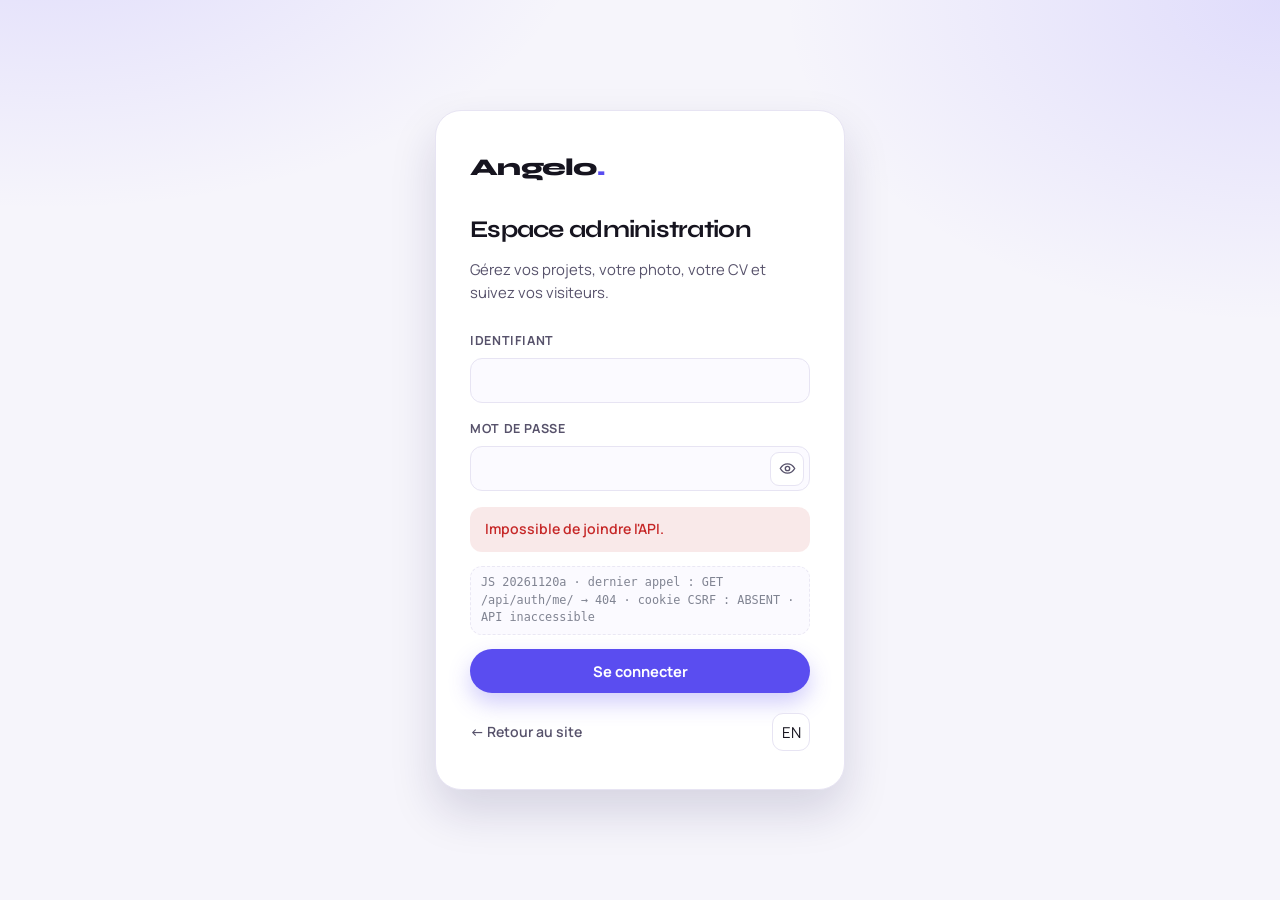
==== commit da5b88ab: "feat(admin): bouton de langue FR/EN dans l'espace d'administration - Le bouton « ↗ » (qui ouvrait la" ====
--- a/src/admin.html
+++ b/src/admin.html
@@ -15,7 +15,7 @@
     <link rel="preconnect" href="https://fonts.gstatic.com" crossorigin>
     <link href="https://fonts.googleapis.com/css2?family=Syne:wght@600;700;800&family=Manrope:wght@400;500;600;700;800&display=swap" rel="stylesheet">
 
-    <link rel="stylesheet" href="css/admin.css?v=20261120g">
+    <link rel="stylesheet" href="css/admin.css?v=20261120h">
 
     <script>
         (function () {
@@ -44,26 +44,28 @@
 
         <a class="login-logo" href="index.html">Angelo<span>.</span></a>
 
-        <h1>Espace administration</h1>
-        <p class="login-sub">
+        <h1 data-i18n="login.title">Espace administration</h1>
+        <p class="login-sub" data-i18n="login.sub">
             Gérez vos projets, votre photo, votre CV et suivez vos visiteurs.
         </p>
 
         <form id="login-form" novalidate>
 
             <label class="field">
-                <span>Identifiant</span>
+                <span data-i18n="login.username">Identifiant</span>
                 <input type="text" id="login-username" name="username"
                        autocomplete="username" required>
             </label>
 
             <label class="field">
-                <span>Mot de passe</span>
+                <span data-i18n="login.password">Mot de passe</span>
                 <span class="pw-wrap">
                     <input type="password" id="login-password" name="password"
                            autocomplete="current-password" required>
                     <button type="button" class="pw-toggle" id="login-pw-toggle"
                             data-pw-toggle="login-password"
+                            data-i18n-aria="common.showPw"
+                            data-i18n-title="common.showPw"
                             aria-label="Afficher le mot de passe"
                             aria-pressed="false" title="Afficher le mot de passe">
                         <svg class="ico-eye" viewBox="0 0 24 24" width="17"
@@ -94,13 +96,19 @@
             <p class="login-diag" id="login-diag" aria-live="polite"></p>
 
             <button type="submit" class="btn btn-primary btn-block"
-                    id="login-submit">
+                    id="login-submit" data-i18n="login.submit">
                 Se connecter
             </button>
 
         </form>
 
-        <a class="login-back" href="index.html">← Retour au site</a>
+        <div class="login-foot">
+            <a class="login-back" href="index.html"
+               data-i18n="login.back">← Retour au site</a>
+
+            <button class="icon-btn lang-toggle" type="button"
+                    data-i18n-aria="a11y.lang">EN</button>
+        </div>
 
     </div>
 
@@ -115,18 +123,19 @@
     <header class="app-topbar">
         <a class="app-logo" href="index.html">Angelo<span>.</span></a>
 
-        <span class="app-badge">Administration</span>
+        <span class="app-badge" data-i18n="app.badge">Administration</span>
 
         <div class="app-topbar-right">
             <button id="theme-toggle" class="icon-btn" type="button"
                     aria-label="Basculer le thème">🌙</button>
 
-            <a class="icon-btn" href="index.html" title="Voir le site"
-               aria-label="Voir le site public">↗</a>
+            <button id="language-toggle" class="icon-btn lang-toggle" type="button"
+                    data-i18n-aria="a11y.lang">EN</button>
 
             <span class="app-user" id="app-user"></span>
 
-            <button class="btn btn-ghost btn-sm" id="logout-btn" type="button">
+            <button class="btn btn-ghost btn-sm" id="logout-btn" type="button"
+                    data-i18n="common.logout">
                 Se déconnecter
             </button>
         </div>
@@ -135,32 +144,33 @@
     <div class="app-body">
 
         <!-- Onglets -->
-        <nav class="app-tabs" role="tablist" aria-label="Sections">
+        <nav class="app-tabs" role="tablist" aria-label="Sections"
+             data-i18n-aria="a11y.sections">
 
             <button class="app-tab is-active" role="tab" type="button"
                     data-tab="overview" aria-selected="true">
                 <span class="tab-ico" aria-hidden="true">▤</span>
-                Vue d'ensemble
+                <span data-i18n="tab.overview">Vue d'ensemble</span>
             </button>
 
             <button class="app-tab" role="tab" type="button"
                     data-tab="visitors" aria-selected="false">
                 <span class="tab-ico" aria-hidden="true">◉</span>
-                Visiteurs
+                <span data-i18n="tab.visitors">Visiteurs</span>
                 <span class="tab-count" id="count-visits"></span>
             </button>
 
             <button class="app-tab" role="tab" type="button"
                     data-tab="cv" aria-selected="false">
                 <span class="tab-ico" aria-hidden="true">▣</span>
-                CV
+                <span data-i18n="tab.cv">CV</span>
                 <span class="tab-count" id="count-downloads"></span>
             </button>
 
             <button class="app-tab" role="tab" type="button"
                     data-tab="messages" aria-selected="false">
                 <span class="tab-ico" aria-hidden="true">✉</span>
-                Messages
+                <span data-i18n="tab.messages">Messages</span>
                 <span class="tab-count tab-count-alert"
                       id="count-messages" hidden></span>
             </button>
@@ -168,20 +178,20 @@
             <button class="app-tab" role="tab" type="button"
                     data-tab="photo" aria-selected="false">
                 <span class="tab-ico" aria-hidden="true">◍</span>
-                Photo de profil
+                <span data-i18n="tab.photo">Photo de profil</span>
             </button>
 
             <button class="app-tab" role="tab" type="button"
                     data-tab="projects" aria-selected="false">
                 <span class="tab-ico" aria-hidden="true">▦</span>
-                Projets
+                <span data-i18n="tab.projects">Projets</span>
                 <span class="tab-count" id="count-projects"></span>
             </button>
 
             <button class="app-tab" role="tab" type="button"
                     data-tab="account" aria-selected="false">
                 <span class="tab-ico" aria-hidden="true">⚿</span>
-                Compte
+                <span data-i18n="tab.account">Compte</span>
             </button>
 
         </nav>
@@ -193,55 +203,60 @@
 
                 <div class="panel-head">
                     <div>
-                        <p class="panel-kicker">Statistiques</p>
-                        <h2>Vue d'ensemble</h2>
+                        <p class="panel-kicker" data-i18n="overview.kicker">Statistiques</p>
+                        <h2 data-i18n="overview.title">Vue d'ensemble</h2>
                     </div>
                     <button class="btn btn-ghost btn-sm" id="refresh-overview"
-                            type="button">Rafraîchir</button>
+                            type="button" data-i18n="common.refresh">Rafraîchir</button>
                 </div>
 
                 <div class="kpi-grid" id="kpi-grid">
                     <div class="kpi"><span class="kpi-value" data-kpi="visits">—</span>
-                        <span class="kpi-label">Visites au total</span></div>
+                        <span class="kpi-label" data-i18n="overview.kpiVisits">Visites au total</span></div>
                     <div class="kpi"><span class="kpi-value" data-kpi="today">—</span>
-                        <span class="kpi-label">Aujourd'hui</span></div>
+                        <span class="kpi-label" data-i18n="overview.kpiToday">Aujourd'hui</span></div>
                     <div class="kpi"><span class="kpi-value" data-kpi="week">—</span>
-                        <span class="kpi-label">7 derniers jours</span></div>
+                        <span class="kpi-label" data-i18n="overview.kpiWeek">7 derniers jours</span></div>
                     <div class="kpi"><span class="kpi-value" data-kpi="month">—</span>
-                        <span class="kpi-label">30 derniers jours</span></div>
+                        <span class="kpi-label" data-i18n="overview.kpiMonth">30 derniers jours</span></div>
                     <div class="kpi"><span class="kpi-value" data-kpi="downloads">—</span>
-                        <span class="kpi-label">Téléchargements CV</span></div>
+                        <span class="kpi-label" data-i18n="overview.kpiDownloads">Téléchargements CV</span></div>
                     <div class="kpi"><span class="kpi-value" data-kpi="projects">—</span>
-                        <span class="kpi-label">Projets publiés</span></div>
+                        <span class="kpi-label" data-i18n="overview.kpiProjects">Projets publiés</span></div>
                 </div>
 
                 <div class="card">
                     <div class="card-head">
-                        <h3>Visites sur 30 jours</h3>
+                        <h3 data-i18n="overview.visitsCard">Visites sur 30 jours</h3>
                         <span class="card-hint" id="visits-total-hint"></span>
                     </div>
                     <div class="chart" id="chart-visits" role="img"
+                         data-i18n-aria="overview.visitsAria"
                          aria-label="Histogramme des visites par jour"></div>
-                    <p class="chart-empty" id="chart-visits-empty" hidden>
+                    <p class="chart-empty" id="chart-visits-empty" hidden
+                       data-i18n="overview.visitsEmpty">
                         Aucune visite enregistrée pour l'instant.
                     </p>
                 </div>
 
                 <div class="card">
                     <div class="card-head">
-                        <h3>Téléchargements de CV sur 30 jours</h3>
+                        <h3 data-i18n="overview.cvCard">Téléchargements de CV sur 30 jours</h3>
                     </div>
                     <div class="chart" id="chart-downloads" role="img"
+                         data-i18n-aria="overview.cvAria"
                          aria-label="Histogramme des téléchargements de CV par jour"></div>
-                    <p class="chart-empty" id="chart-downloads-empty" hidden>
+                    <p class="chart-empty" id="chart-downloads-empty" hidden
+                       data-i18n="overview.cvEmpty">
                         Aucun téléchargement pour l'instant.
                     </p>
                 </div>
 
                 <div class="card">
-                    <div class="card-head"><h3>Pages les plus visitées</h3></div>
+                    <div class="card-head"><h3 data-i18n="overview.topPages">Pages les plus visitées</h3></div>
                     <ul class="top-list" id="top-pages"></ul>
-                    <p class="chart-empty" id="top-pages-empty" hidden>
+                    <p class="chart-empty" id="top-pages-empty" hidden
+                       data-i18n="overview.noData">
                         Pas encore de données.
                     </p>
                 </div>
@@ -253,20 +268,20 @@
 
                 <div class="panel-head">
                     <div>
-                        <p class="panel-kicker">Journal</p>
-                        <h2>Visiteurs</h2>
+                        <p class="panel-kicker" data-i18n="visits.kicker">Journal</p>
+                        <h2 data-i18n="visits.title">Visiteurs</h2>
                     </div>
                     <div class="panel-actions">
                         <label class="inline-field">
-                            <span class="sr-only">Nombre de lignes</span>
+                            <span class="sr-only" data-i18n="common.rows">Nombre de lignes</span>
                             <select id="visits-limit">
-                                <option value="50">50 dernières</option>
-                                <option value="100" selected>100 dernières</option>
-                                <option value="250">250 dernières</option>
+                                <option value="50" data-i18n="visits.limit50">50 dernières</option>
+                                <option value="100" selected data-i18n="visits.limit100">100 dernières</option>
+                                <option value="250" data-i18n="visits.limit250">250 dernières</option>
                             </select>
                         </label>
                         <button class="btn btn-ghost btn-sm" id="refresh-visits"
-                                type="button">Rafraîchir</button>
+                                type="button" data-i18n="common.refresh">Rafraîchir</button>
                     </div>
                 </div>
 
@@ -275,17 +290,18 @@
                         <table class="table" id="visits-table">
                             <thead>
                                 <tr>
-                                    <th scope="col">Date</th>
-                                    <th scope="col">Page</th>
+                                    <th scope="col" data-i18n="visits.thDate">Date</th>
+                                    <th scope="col" data-i18n="visits.thPage">Page</th>
                                     <th scope="col">IP</th>
-                                    <th scope="col">Origine</th>
-                                    <th scope="col">Navigateur</th>
+                                    <th scope="col" data-i18n="visits.thOrigin">Origine</th>
+                                    <th scope="col" data-i18n="visits.thBrowser">Navigateur</th>
                                 </tr>
                             </thead>
                             <tbody></tbody>
                         </table>
                     </div>
-                    <p class="table-empty" id="visits-empty" hidden>
+                    <p class="table-empty" id="visits-empty" hidden
+                       data-i18n="visits.empty">
                         Aucune visite enregistrée.
                     </p>
                 </div>
@@ -297,23 +313,23 @@
 
                 <div class="panel-head">
                     <div>
-                        <p class="panel-kicker">Document</p>
-                        <h2>Curriculum vitæ</h2>
+                        <p class="panel-kicker" data-i18n="cv.kicker">Document</p>
+                        <h2 data-i18n="cv.title">Curriculum vitæ</h2>
                     </div>
                 </div>
 
                 <div class="grid-2">
 
                     <div class="card">
-                        <div class="card-head"><h3>Fichier actuel</h3></div>
+                        <div class="card-head"><h3 data-i18n="cv.current">Fichier actuel</h3></div>
 
                         <div class="file-box" id="cv-current">
-                            <p class="file-empty">Aucun CV téléversé.</p>
+                            <p class="file-empty" data-i18n="cv.none">Aucun CV téléversé.</p>
                         </div>
 
                         <form id="cv-form" class="stack-form">
                             <label class="field">
-                                <span>Nouveau fichier (PDF, DOC, DOCX)</span>
+                                <span data-i18n="cv.newFile">Nouveau fichier (PDF, DOC, DOCX)</span>
                                 <input type="file" id="cv-file" name="cv"
                                        accept=".pdf,.doc,.docx">
                             </label>
@@ -321,11 +337,13 @@
                             <p class="form-ok" id="cv-ok" role="status" hidden></p>
                             <div class="btn-row">
                                 <button type="submit" class="btn btn-primary btn-sm"
-                                        id="cv-upload-btn" disabled>
+                                        id="cv-upload-btn" disabled
+                                        data-i18n="common.upload">
                                     Téléverser
                                 </button>
                                 <button type="button" class="btn btn-danger btn-sm"
-                                        id="cv-delete-btn" hidden>
+                                        id="cv-delete-btn" hidden
+                                        data-i18n="cv.delete">
                                     Supprimer le CV
                                 </button>
                             </div>
@@ -334,12 +352,13 @@
 
                     <div class="card">
                         <div class="card-head">
-                            <h3>Téléchargements</h3>
+                            <h3 data-i18n="cv.downloads">Téléchargements</h3>
                             <span class="card-hint" id="cv-count">0</span>
                         </div>
 
                         <ul class="log-list" id="cv-log"></ul>
-                        <p class="chart-empty" id="cv-log-empty" hidden>
+                        <p class="chart-empty" id="cv-log-empty" hidden
+                           data-i18n="cv.nobody">
                             Personne n'a encore téléchargé votre CV.
                         </p>
                     </div>
@@ -353,8 +372,8 @@
 
                 <div class="panel-head">
                     <div>
-                        <p class="panel-kicker">Identité</p>
-                        <h2>Photo de profil</h2>
+                        <p class="panel-kicker" data-i18n="photo.kicker">Identité</p>
+                        <h2 data-i18n="photo.title">Photo de profil</h2>
                     </div>
                 </div>
 
@@ -364,14 +383,14 @@
                         <span class="photo-placeholder">AR</span>
                     </div>
 
-                    <p class="hint" id="photo-hint">
+                    <p class="hint" id="photo-hint" data-i18n="photo.hint">
                         Sans photo, vos initiales « AR » sont affichées dans la bannière d'accueil.
                         Formats acceptés : JPG, PNG, WEBP, GIF — 20 Mo maximum.
                     </p>
 
                     <form id="photo-form" class="stack-form">
                         <label class="field">
-                            <span>Nouvelle photo</span>
+                            <span data-i18n="photo.newPhoto">Nouvelle photo</span>
                             <input type="file" id="photo-file" name="photo"
                                    accept="image/png,image/jpeg,image/webp,image/gif">
                         </label>
@@ -379,11 +398,13 @@
                         <p class="form-ok" id="photo-ok" role="status" hidden></p>
                         <div class="btn-row">
                             <button type="submit" class="btn btn-primary btn-sm"
-                                    id="photo-upload-btn" disabled>
+                                    id="photo-upload-btn" disabled
+                                    data-i18n="photo.update">
                                 Mettre à jour la photo
                             </button>
                             <button type="button" class="btn btn-danger btn-sm"
-                                    id="photo-delete-btn" hidden>
+                                    id="photo-delete-btn" hidden
+                                    data-i18n="photo.delete">
                                 Supprimer la photo
                             </button>
                         </div>
@@ -398,15 +419,15 @@
 
                 <div class="panel-head">
                     <div>
-                        <p class="panel-kicker">Contenu</p>
-                        <h2>Projets</h2>
+                        <p class="panel-kicker" data-i18n="projects.kicker">Contenu</p>
+                        <h2 data-i18n="projects.title">Projets</h2>
                     </div>
                     <button class="btn btn-primary btn-sm" id="new-project-btn"
-                            type="button">+ Nouveau projet</button>
+                            type="button" data-i18n="projects.new">+ Nouveau projet</button>
                 </div>
 
                 <div class="project-list" id="project-list">
-                    <p class="table-empty">Chargement…</p>
+                    <p class="table-empty" data-i18n="common.loading">Chargement…</p>
                 </div>
 
             </section>
@@ -416,35 +437,35 @@
 
                 <div class="panel-head">
                     <div>
-                        <p class="panel-kicker">Boîte de réception</p>
-                        <h2>Messages reçus</h2>
+                        <p class="panel-kicker" data-i18n="messages.kicker">Boîte de réception</p>
+                        <h2 data-i18n="messages.title">Messages reçus</h2>
                         <p class="panel-note" id="mail-status" hidden></p>
                     </div>
                     <div class="panel-actions">
                         <label class="inline-field">
-                            <span class="sr-only">Nombre de lignes</span>
+                            <span class="sr-only" data-i18n="common.rows">Nombre de lignes</span>
                             <select id="messages-limit">
-                                <option value="50">50 derniers</option>
-                                <option value="100" selected>100 derniers</option>
-                                <option value="250">250 derniers</option>
+                                <option value="50" data-i18n="messages.limit50">50 derniers</option>
+                                <option value="100" selected data-i18n="messages.limit100">100 derniers</option>
+                                <option value="250" data-i18n="messages.limit250">250 derniers</option>
                             </select>
                         </label>
                         <button class="btn btn-ghost btn-sm" id="refresh-messages"
-                                type="button">Rafraîchir</button>
+                                type="button" data-i18n="common.refresh">Rafraîchir</button>
                     </div>
                 </div>
 
                 <div class="card">
                     <div class="card-head">
-                        <h3>Destinataire des messages</h3>
-                        <span class="card-hint">Recevoir les nouveaux messages
+                        <h3 data-i18n="messages.recipientTitle">Destinataire des messages</h3>
+                        <span class="card-hint" data-i18n="messages.recipientHint">Recevoir les nouveaux messages
                             dans votre boîte mail</span>
                     </div>
 
                     <form id="recipient-form" class="stack-form">
 
                         <label class="field">
-                            <span>Adresse qui reçoit les messages</span>
+                            <span data-i18n="messages.recipientLabel">Adresse qui reçoit les messages</span>
                             <input type="email" id="recipient-input"
                                    placeholder="vous@exemple.com"
                                    autocomplete="email" maxlength="254">
@@ -455,11 +476,11 @@
 
                         <div class="btn-row">
                             <button type="submit" class="btn btn-primary btn-sm"
-                                    id="recipient-save">
+                                    id="recipient-save" data-i18n="common.save">
                                 Enregistrer
                             </button>
                             <button type="button" class="btn btn-ghost btn-sm"
-                                    id="recipient-reset">
+                                    id="recipient-reset" data-i18n="messages.recipientReset">
                                 Revenir à l'adresse .env
                             </button>
                         </div>
@@ -468,10 +489,11 @@
                 </div>
 
                 <div class="message-list" id="message-list">
-                    <p class="table-empty">Chargement…</p>
-                </div>
-
-                <p class="table-empty" id="messages-empty" hidden>
+                    <p class="table-empty" data-i18n="common.loading">Chargement…</p>
+                </div>
+
+                <p class="table-empty" id="messages-empty" hidden
+                   data-i18n="messages.empty">
                     Aucun message pour l'instant.
                 </p>
 
@@ -482,8 +504,8 @@
 
                 <div class="panel-head">
                     <div>
-                        <p class="panel-kicker">Sécurité</p>
-                        <h2>Mon compte</h2>
+                        <p class="panel-kicker" data-i18n="account.kicker">Sécurité</p>
+                        <h2 data-i18n="account.title">Mon compte</h2>
                     </div>
                 </div>
 
@@ -491,25 +513,27 @@
 
                     <div class="card">
                         <div class="card-head">
-                            <h3>Identifiant et mot de passe</h3>
+                            <h3 data-i18n="account.credentials">Identifiant et mot de passe</h3>
                             <span class="card-hint" id="acc-current-name"></span>
                         </div>
 
                         <form id="account-form" class="stack-form">
 
                             <label class="field">
-                                <span>Nouvel identifiant</span>
+                                <span data-i18n="account.newUsername">Nouvel identifiant</span>
                                 <input type="text" id="acc-username"
                                        autocomplete="username" maxlength="150">
                             </label>
 
                             <label class="field">
-                                <span>Mot de passe actuel *</span>
+                                <span data-i18n="account.currentPassword">Mot de passe actuel *</span>
                                 <span class="pw-wrap">
                                     <input type="password" id="acc-current"
                                            autocomplete="current-password" required>
                                     <button type="button" class="pw-toggle"
                                             data-pw-toggle="acc-current"
+                                            data-i18n-aria="common.showPw"
+                                            data-i18n-title="common.showPw"
                                             aria-label="Afficher le mot de passe"
                                             aria-pressed="false"
                                             title="Afficher le mot de passe">
@@ -534,13 +558,15 @@
                             </label>
 
                             <label class="field">
-                                <span>Nouveau mot de passe — 8 caractères minimum,
+                                <span data-i18n="account.newPassword">Nouveau mot de passe — 8 caractères minimum,
                                       laisser vide pour ne pas le changer</span>
                                 <span class="pw-wrap">
                                     <input type="password" id="acc-new"
                                            autocomplete="new-password">
                                     <button type="button" class="pw-toggle"
                                             data-pw-toggle="acc-new"
+                                            data-i18n-aria="common.showPw"
+                                            data-i18n-title="common.showPw"
                                             aria-label="Afficher le mot de passe"
                                             aria-pressed="false"
                                             title="Afficher le mot de passe">
@@ -569,7 +595,7 @@
 
                             <div class="btn-row">
                                 <button type="submit" class="btn btn-primary btn-sm"
-                                        id="account-save">
+                                        id="account-save" data-i18n="common.save">
                                     Enregistrer
                                 </button>
                             </div>
@@ -578,18 +604,18 @@
                     </div>
 
                     <div class="card">
-                        <div class="card-head"><h3>Comment ça marche</h3></div>
+                        <div class="card-head"><h3 data-i18n="account.howTitle">Comment ça marche</h3></div>
                         <ul class="log-list">
-                            <li>Le <strong>mot de passe actuel</strong> est toujours
+                            <li data-i18n-html="account.rule1">Le <strong>mot de passe actuel</strong> est toujours
                                 demandé : une session ouverte ne suffit pas pour
                                 modifier le compte.</li>
-                            <li>Vous restez connecté après modification.</li>
-                            <li>Un identifiant déjà pris par un autre compte est
+                            <li data-i18n="account.rule2">Vous restez connecté après modification.</li>
+                            <li data-i18n="account.rule3">Un identifiant déjà pris par un autre compte est
                                 refusé.</li>
-                            <li>Le nouveau mot de passe doit être différent de
+                            <li data-i18n="account.rule4">Le nouveau mot de passe doit être différent de
                                 l'actuel et contenir au moins 8 caractères.</li>
                         </ul>
-                        <p class="hint">
+                        <p class="hint" data-i18n="account.hint">
                             Ces identifiants servent uniquement à cet espace privé.
                             Ils ne sont jamais affichés sur le site public.
                         </p>
@@ -614,8 +640,9 @@
          aria-labelledby="project-modal-title">
 
         <div class="modal-head">
-            <h2 id="project-modal-title">Nouveau projet</h2>
+            <h2 id="project-modal-title" data-i18n="projects.newTitle">Nouveau projet</h2>
             <button class="icon-btn" type="button" data-close
+                    data-i18n-aria="common.close"
                     aria-label="Fermer">✕</button>
         </div>
 
@@ -625,12 +652,12 @@
 
             <div class="grid-2">
                 <label class="field">
-                    <span>Titre *</span>
+                    <span data-i18n="modal.title">Titre *</span>
                     <input type="text" id="p-title" required maxlength="200">
                 </label>
 
                 <label class="field">
-                    <span>Catégorie</span>
+                    <span data-i18n="modal.category">Catégorie</span>
                     <input type="text" id="p-category" maxlength="80"
                            placeholder="Web, Mobile, Full Stack…">
                 </label>
@@ -638,62 +665,62 @@
 
             <div class="grid-2">
                 <label class="field">
-                    <span>Icône (emoji)</span>
+                    <span data-i18n="modal.icon">Icône (emoji)</span>
                     <input type="text" id="p-icon" maxlength="12" placeholder="🚀">
                 </label>
 
                 <label class="field">
-                    <span>Ordre d'affichage</span>
+                    <span data-i18n="modal.order">Ordre d'affichage</span>
                     <input type="number" id="p-order" value="0" step="1">
                 </label>
             </div>
 
             <label class="field">
-                <span>Accroche — français</span>
+                <span data-i18n="modal.summary">Accroche — français</span>
                 <input type="text" id="p-summary" maxlength="255">
             </label>
 
             <label class="field">
-                <span>Accroche — anglais</span>
+                <span data-i18n="modal.summaryEn">Accroche — anglais</span>
                 <input type="text" id="p-summary-en" maxlength="255">
             </label>
 
             <label class="field">
-                <span>Description — français</span>
+                <span data-i18n="modal.description">Description — français</span>
                 <textarea id="p-description" rows="4"></textarea>
             </label>
 
             <label class="field">
-                <span>Description — anglais</span>
+                <span data-i18n="modal.descriptionEn">Description — anglais</span>
                 <textarea id="p-description-en" rows="4"></textarea>
             </label>
 
             <label class="field">
-                <span>Technologies (séparées par des virgules)</span>
+                <span data-i18n="modal.technologies">Technologies (séparées par des virgules)</span>
                 <input type="text" id="p-technologies"
                        placeholder="Django, PostgreSQL, Docker">
             </label>
 
             <div class="grid-2">
                 <label class="field">
-                    <span>Lien du projet</span>
+                    <span data-i18n="modal.website">Lien du projet</span>
                     <input type="url" id="p-website" placeholder="https://…">
                 </label>
 
                 <label class="field">
-                    <span>Dépôt GitHub</span>
+                    <span data-i18n="modal.repo">Dépôt GitHub</span>
                     <input type="url" id="p-repo" placeholder="https://github.com/…">
                 </label>
             </div>
 
             <div class="grid-2">
                 <label class="field">
-                    <span>Visuel (JPG, PNG, WEBP, GIF)</span>
+                    <span data-i18n="modal.image">Visuel (JPG, PNG, WEBP, GIF)</span>
                     <input type="file" id="p-image" accept="image/*">
                 </label>
 
                 <label class="field">
-                    <span>Maquette (image)</span>
+                    <span data-i18n="modal.mockup">Maquette (image)</span>
                     <input type="file" id="p-mockup" accept="image/*">
                 </label>
             </div>
@@ -703,12 +730,12 @@
             <div class="check-row">
                 <label class="check">
                     <input type="checkbox" id="p-published" checked>
-                    <span>Publié sur le site</span>
+                    <span data-i18n="modal.published">Publié sur le site</span>
                 </label>
 
                 <label class="check">
                     <input type="checkbox" id="p-featured">
-                    <span>Mettre en vedette</span>
+                    <span data-i18n="modal.featured">Mettre en vedette</span>
                 </label>
             </div>
 
@@ -716,11 +743,12 @@
             <p class="form-ok" id="project-ok" role="status" hidden></p>
 
             <div class="modal-foot">
-                <button type="button" class="btn btn-ghost btn-sm" data-close>
+                <button type="button" class="btn btn-ghost btn-sm" data-close
+                        data-i18n="common.cancel">
                     Annuler
                 </button>
                 <button type="submit" class="btn btn-primary btn-sm"
-                        id="project-save-btn">
+                        id="project-save-btn" data-i18n="common.save">
                     Enregistrer
                 </button>
             </div>
@@ -733,6 +761,6 @@
 <!-- Bandeau de notifications -->
 <div class="toast" id="toast" role="status" aria-live="polite" hidden></div>
 
-<script src="js/admin.js?v=20261120g"></script>
+<script src="js/admin.js?v=20261120h"></script>
 </body>
 </html>
--- a/src/css/admin.css
+++ b/src/css/admin.css
@@ -247,6 +247,17 @@
 }
 
 .login-back:hover { color: var(--brand-text); }
+
+/* Pied de l'ecran de connexion : retour au site + changement de langue */
+.login-foot {
+    display: flex;
+    align-items: center;
+    justify-content: space-between;
+    gap: 12px;
+    margin-top: 20px;
+}
+
+.login-foot .login-back { margin-top: 0; }
 
 /* ===================== FORMULAIRES ===================== */
 
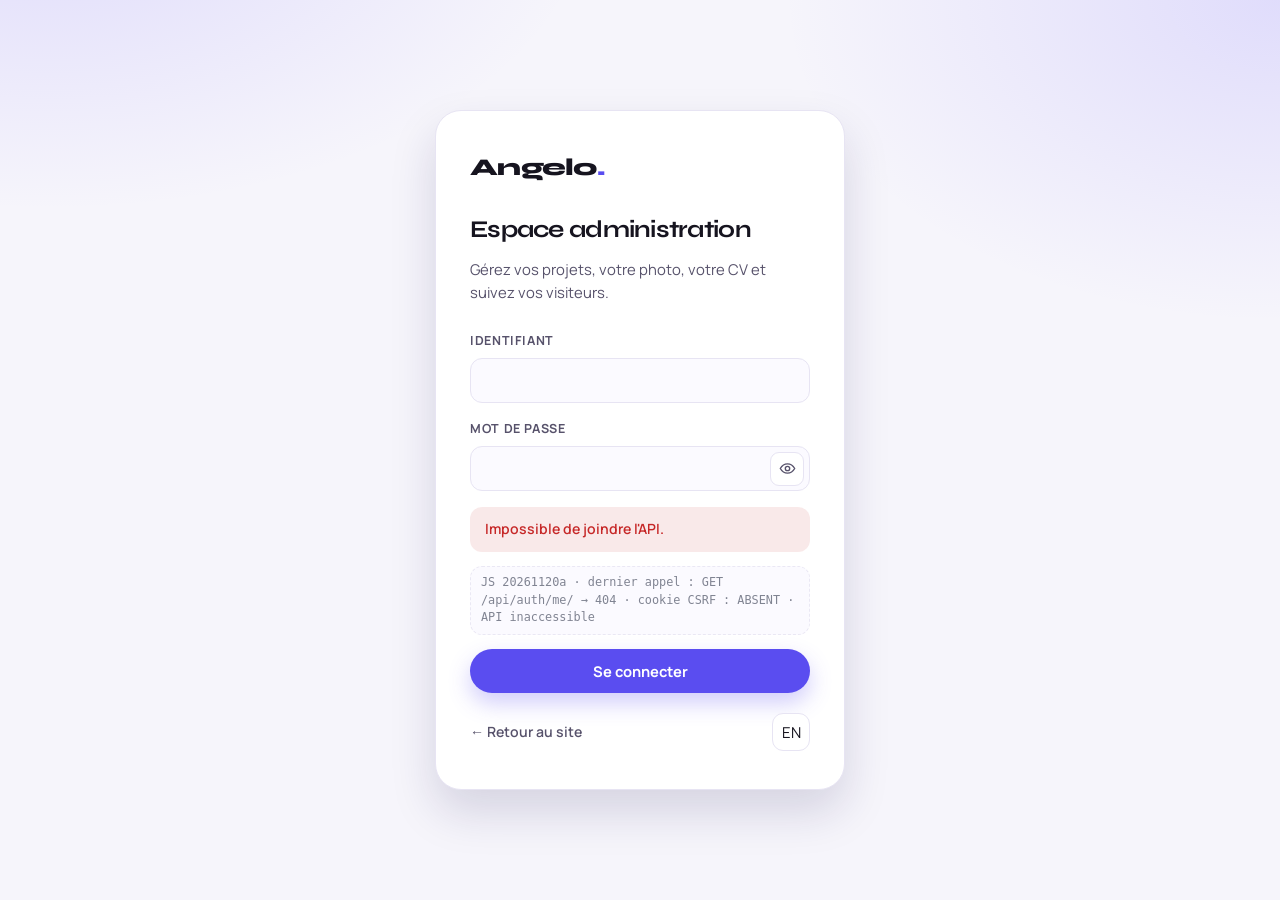
==== commit 53464568: "feat(polices): polices Syne et Manrope auto-hebergees, CSP sans Google Fonts Quatre fichiers woff2 (" ====
--- a/src/admin.html
+++ b/src/admin.html
@@ -11,26 +11,11 @@
 
     <link rel="icon" type="image/svg+xml" href="favicon.svg">
 
-    <link rel="preconnect" href="https://fonts.googleapis.com">
-    <link rel="preconnect" href="https://fonts.gstatic.com" crossorigin>
-    <link href="https://fonts.googleapis.com/css2?family=Syne:wght@600;700;800&family=Manrope:wght@400;500;600;700;800&display=swap" rel="stylesheet">
-
-    <link rel="stylesheet" href="css/admin.css?v=20261120h">
-
-    <script>
-        (function () {
-            document.documentElement.classList.add("js");
-            var theme = null;
-            try { theme = localStorage.getItem("portfolio-theme"); } catch (e) {}
-            if (!theme) {
-                theme = window.matchMedia("(prefers-color-scheme: dark)").matches
-                    ? "dark" : "light";
-            }
-            if (theme === "dark") {
-                document.documentElement.classList.add("dark-theme");
-            }
-        })();
-    </script>
+    <link rel="stylesheet" href="css/fonts.css?v=20261121a">
+
+    <link rel="stylesheet" href="css/admin.css?v=20261121c">
+
+    <script src="js/theme-init.js?v=20261121b"></script>
 </head>
 
 <body>
@@ -727,9 +712,18 @@
 
             <div class="thumb-row" id="p-thumbs" hidden></div>
 
+            <label class="field">
+                <span data-i18n="modal.photos">Photos du projet (plusieurs)</span>
+                <input type="file" id="p-photos" accept="image/*" multiple>
+                <small class="field-hint"
+                       data-i18n="modal.photosHint">Sélectionnez plusieurs images d'un coup (JPG, PNG, WEBP, GIF) — elles s'ajoutent directement à la galerie.</small>
+            </label>
+
+            <div class="photos-grid" id="p-photos-grid" hidden></div>
+
             <div class="check-row">
                 <label class="check">
-                    <input type="checkbox" id="p-published" checked>
+                    <input type="checkbox" id="p-published">
                     <span data-i18n="modal.published">Publié sur le site</span>
                 </label>
 
@@ -761,6 +755,6 @@
 <!-- Bandeau de notifications -->
 <div class="toast" id="toast" role="status" aria-live="polite" hidden></div>
 
-<script src="js/admin.js?v=20261120h"></script>
+<script src="js/admin.js?v=20261121c"></script>
 </body>
 </html>
--- a/src/css/fonts.css
+++ b/src/css/fonts.css
@@ -0,0 +1,150 @@
+/* =========================================================
+   Polices du portfolio — Syne & Manrope, auto-hebergees
+   Source : Google Fonts, licence SIL Open Font License 1.1
+   (telechargees par tools, sous-ensembles latin/latin-ext).
+   Avantage : aucun appel externe, CSP sans googleapis/gstatic.
+   ========================================================= */
+
+@font-face {
+  font-family: 'Manrope';
+  font-style: normal;
+  font-weight: 400;
+  font-display: swap;
+  src: url(../fonts/manrope-latin-ext.woff2) format('woff2');
+  unicode-range: U+0100-02BA, U+02BD-02C5, U+02C7-02CC, U+02CE-02D7, U+02DD-02FF, U+0304, U+0308, U+0329, U+1D00-1DBF, U+1E00-1E9F, U+1EF2-1EFF, U+2020, U+20A0-20AB, U+20AD-20C4, U+2113, U+2C60-2C7F, U+A720-A7FF;
+}
+
+@font-face {
+  font-family: 'Manrope';
+  font-style: normal;
+  font-weight: 400;
+  font-display: swap;
+  src: url(../fonts/manrope-latin.woff2) format('woff2');
+  unicode-range: U+0000-00FF, U+0131, U+0152-0153, U+02BB-02BC, U+02C6, U+02DA, U+02DC, U+0304, U+0308, U+0329, U+2000-206F, U+20AC, U+2122, U+2191, U+2193, U+2212, U+2215, U+FEFF, U+FFFD;
+}
+
+@font-face {
+  font-family: 'Manrope';
+  font-style: normal;
+  font-weight: 500;
+  font-display: swap;
+  src: url(../fonts/manrope-latin-ext.woff2) format('woff2');
+  unicode-range: U+0100-02BA, U+02BD-02C5, U+02C7-02CC, U+02CE-02D7, U+02DD-02FF, U+0304, U+0308, U+0329, U+1D00-1DBF, U+1E00-1E9F, U+1EF2-1EFF, U+2020, U+20A0-20AB, U+20AD-20C4, U+2113, U+2C60-2C7F, U+A720-A7FF;
+}
+
+@font-face {
+  font-family: 'Manrope';
+  font-style: normal;
+  font-weight: 500;
+  font-display: swap;
+  src: url(../fonts/manrope-latin.woff2) format('woff2');
+  unicode-range: U+0000-00FF, U+0131, U+0152-0153, U+02BB-02BC, U+02C6, U+02DA, U+02DC, U+0304, U+0308, U+0329, U+2000-206F, U+20AC, U+2122, U+2191, U+2193, U+2212, U+2215, U+FEFF, U+FFFD;
+}
+
+@font-face {
+  font-family: 'Manrope';
+  font-style: normal;
+  font-weight: 600;
+  font-display: swap;
+  src: url(../fonts/manrope-latin-ext.woff2) format('woff2');
+  unicode-range: U+0100-02BA, U+02BD-02C5, U+02C7-02CC, U+02CE-02D7, U+02DD-02FF, U+0304, U+0308, U+0329, U+1D00-1DBF, U+1E00-1E9F, U+1EF2-1EFF, U+2020, U+20A0-20AB, U+20AD-20C4, U+2113, U+2C60-2C7F, U+A720-A7FF;
+}
+
+@font-face {
+  font-family: 'Manrope';
+  font-style: normal;
+  font-weight: 600;
+  font-display: swap;
+  src: url(../fonts/manrope-latin.woff2) format('woff2');
+  unicode-range: U+0000-00FF, U+0131, U+0152-0153, U+02BB-02BC, U+02C6, U+02DA, U+02DC, U+0304, U+0308, U+0329, U+2000-206F, U+20AC, U+2122, U+2191, U+2193, U+2212, U+2215, U+FEFF, U+FFFD;
+}
+
+@font-face {
+  font-family: 'Manrope';
+  font-style: normal;
+  font-weight: 700;
+  font-display: swap;
+  src: url(../fonts/manrope-latin-ext.woff2) format('woff2');
+  unicode-range: U+0100-02BA, U+02BD-02C5, U+02C7-02CC, U+02CE-02D7, U+02DD-02FF, U+0304, U+0308, U+0329, U+1D00-1DBF, U+1E00-1E9F, U+1EF2-1EFF, U+2020, U+20A0-20AB, U+20AD-20C4, U+2113, U+2C60-2C7F, U+A720-A7FF;
+}
+
+@font-face {
+  font-family: 'Manrope';
+  font-style: normal;
+  font-weight: 700;
+  font-display: swap;
+  src: url(../fonts/manrope-latin.woff2) format('woff2');
+  unicode-range: U+0000-00FF, U+0131, U+0152-0153, U+02BB-02BC, U+02C6, U+02DA, U+02DC, U+0304, U+0308, U+0329, U+2000-206F, U+20AC, U+2122, U+2191, U+2193, U+2212, U+2215, U+FEFF, U+FFFD;
+}
+
+@font-face {
+  font-family: 'Manrope';
+  font-style: normal;
+  font-weight: 800;
+  font-display: swap;
+  src: url(../fonts/manrope-latin-ext.woff2) format('woff2');
+  unicode-range: U+0100-02BA, U+02BD-02C5, U+02C7-02CC, U+02CE-02D7, U+02DD-02FF, U+0304, U+0308, U+0329, U+1D00-1DBF, U+1E00-1E9F, U+1EF2-1EFF, U+2020, U+20A0-20AB, U+20AD-20C4, U+2113, U+2C60-2C7F, U+A720-A7FF;
+}
+
+@font-face {
+  font-family: 'Manrope';
+  font-style: normal;
+  font-weight: 800;
+  font-display: swap;
+  src: url(../fonts/manrope-latin.woff2) format('woff2');
+  unicode-range: U+0000-00FF, U+0131, U+0152-0153, U+02BB-02BC, U+02C6, U+02DA, U+02DC, U+0304, U+0308, U+0329, U+2000-206F, U+20AC, U+2122, U+2191, U+2193, U+2212, U+2215, U+FEFF, U+FFFD;
+}
+
+@font-face {
+  font-family: 'Syne';
+  font-style: normal;
+  font-weight: 600;
+  font-display: swap;
+  src: url(../fonts/syne-latin-ext.woff2) format('woff2');
+  unicode-range: U+0100-02BA, U+02BD-02C5, U+02C7-02CC, U+02CE-02D7, U+02DD-02FF, U+0304, U+0308, U+0329, U+1D00-1DBF, U+1E00-1E9F, U+1EF2-1EFF, U+2020, U+20A0-20AB, U+20AD-20C4, U+2113, U+2C60-2C7F, U+A720-A7FF;
+}
+
+@font-face {
+  font-family: 'Syne';
+  font-style: normal;
+  font-weight: 600;
+  font-display: swap;
+  src: url(../fonts/syne-latin.woff2) format('woff2');
+  unicode-range: U+0000-00FF, U+0131, U+0152-0153, U+02BB-02BC, U+02C6, U+02DA, U+02DC, U+0304, U+0308, U+0329, U+2000-206F, U+20AC, U+2122, U+2191, U+2193, U+2212, U+2215, U+FEFF, U+FFFD;
+}
+
+@font-face {
+  font-family: 'Syne';
+  font-style: normal;
+  font-weight: 700;
+  font-display: swap;
+  src: url(../fonts/syne-latin-ext.woff2) format('woff2');
+  unicode-range: U+0100-02BA, U+02BD-02C5, U+02C7-02CC, U+02CE-02D7, U+02DD-02FF, U+0304, U+0308, U+0329, U+1D00-1DBF, U+1E00-1E9F, U+1EF2-1EFF, U+2020, U+20A0-20AB, U+20AD-20C4, U+2113, U+2C60-2C7F, U+A720-A7FF;
+}
+
+@font-face {
+  font-family: 'Syne';
+  font-style: normal;
+  font-weight: 700;
+  font-display: swap;
+  src: url(../fonts/syne-latin.woff2) format('woff2');
+  unicode-range: U+0000-00FF, U+0131, U+0152-0153, U+02BB-02BC, U+02C6, U+02DA, U+02DC, U+0304, U+0308, U+0329, U+2000-206F, U+20AC, U+2122, U+2191, U+2193, U+2212, U+2215, U+FEFF, U+FFFD;
+}
+
+@font-face {
+  font-family: 'Syne';
+  font-style: normal;
+  font-weight: 800;
+  font-display: swap;
+  src: url(../fonts/syne-latin-ext.woff2) format('woff2');
+  unicode-range: U+0100-02BA, U+02BD-02C5, U+02C7-02CC, U+02CE-02D7, U+02DD-02FF, U+0304, U+0308, U+0329, U+1D00-1DBF, U+1E00-1E9F, U+1EF2-1EFF, U+2020, U+20A0-20AB, U+20AD-20C4, U+2113, U+2C60-2C7F, U+A720-A7FF;
+}
+
+@font-face {
+  font-family: 'Syne';
+  font-style: normal;
+  font-weight: 800;
+  font-display: swap;
+  src: url(../fonts/syne-latin.woff2) format('woff2');
+  unicode-range: U+0000-00FF, U+0131, U+0152-0153, U+02BB-02BC, U+02C6, U+02DA, U+02DC, U+0304, U+0308, U+0329, U+2000-206F, U+20AC, U+2122, U+2191, U+2193, U+2212, U+2215, U+FEFF, U+FFFD;
+}
--- a/src/css/admin.css
+++ b/src/css/admin.css
@@ -879,13 +879,16 @@
     white-space: nowrap;
 }
 
+/* Le tableau ne presente AUCUN element qui paraitte coche ou cliquable :
+   les codes et la pastille « Direct » sont de simples textes. */
 .table td code {
     font-family: ui-monospace, "SF Mono", Menlo, monospace;
     font-size: 0.84rem;
-    background: var(--surface-2);
-    border: 1px solid var(--border);
-    padding: 1px 7px;
-    border-radius: 6px;
+    background: transparent;
+    border: none;
+    padding: 0;
+    border-radius: 0;
+    color: var(--muted);
 }
 
 .table .ua {
@@ -910,7 +913,7 @@
     color: var(--brand-text);
 }
 
-.pill--muted { background: var(--surface-2); border: 1px solid var(--border); color: var(--text-2); }
+.pill--muted { background: transparent; border: none; padding: 0; color: var(--muted); }
 .pill--ok { background: var(--success-soft); color: var(--success); }
 .pill--off { background: var(--surface-2); border: 1px solid var(--border); color: var(--muted); }
 .pill--brand { background: var(--brand-soft); color: var(--brand-text); }
@@ -1278,6 +1281,69 @@
     object-fit: cover;
     border-radius: 10px;
     border: 1px solid var(--border);
+}
+
+/* Galerie multi-photos du projet */
+.field-hint {
+    display: block;
+    font-size: 12px;
+    font-weight: 400;
+    color: var(--text-2);
+    text-transform: none;
+    letter-spacing: 0;
+    margin-top: 4px;
+}
+
+.photos-grid {
+    display: flex;
+    flex-wrap: wrap;
+    gap: 10px;
+    margin: 4px 0 8px;
+}
+
+.photo-item {
+    position: relative;
+    width: 86px;
+    height: 64px;
+    border-radius: 10px;
+    overflow: hidden;
+    border: 1px solid var(--border);
+    flex: 0 0 auto;
+}
+
+.photo-item img {
+    width: 100%;
+    height: 100%;
+    object-fit: cover;
+    display: block;
+}
+
+.photo-remove {
+    position: absolute;
+    top: 3px;
+    right: 3px;
+    width: 22px;
+    height: 22px;
+    border: 0;
+    border-radius: 50%;
+    background: rgba(15, 12, 26, 0.78);
+    color: #fff;
+    font-size: 15px;
+    line-height: 1;
+    cursor: pointer;
+    display: flex;
+    align-items: center;
+    justify-content: center;
+    padding: 0;
+}
+
+.photo-remove:hover {
+    background: #e5484d;
+}
+
+.photo-item--pending {
+    outline: 2px dashed var(--border);
+    outline-offset: -2px;
 }
 
 /* ===================== NOTIFICATIONS ===================== */
